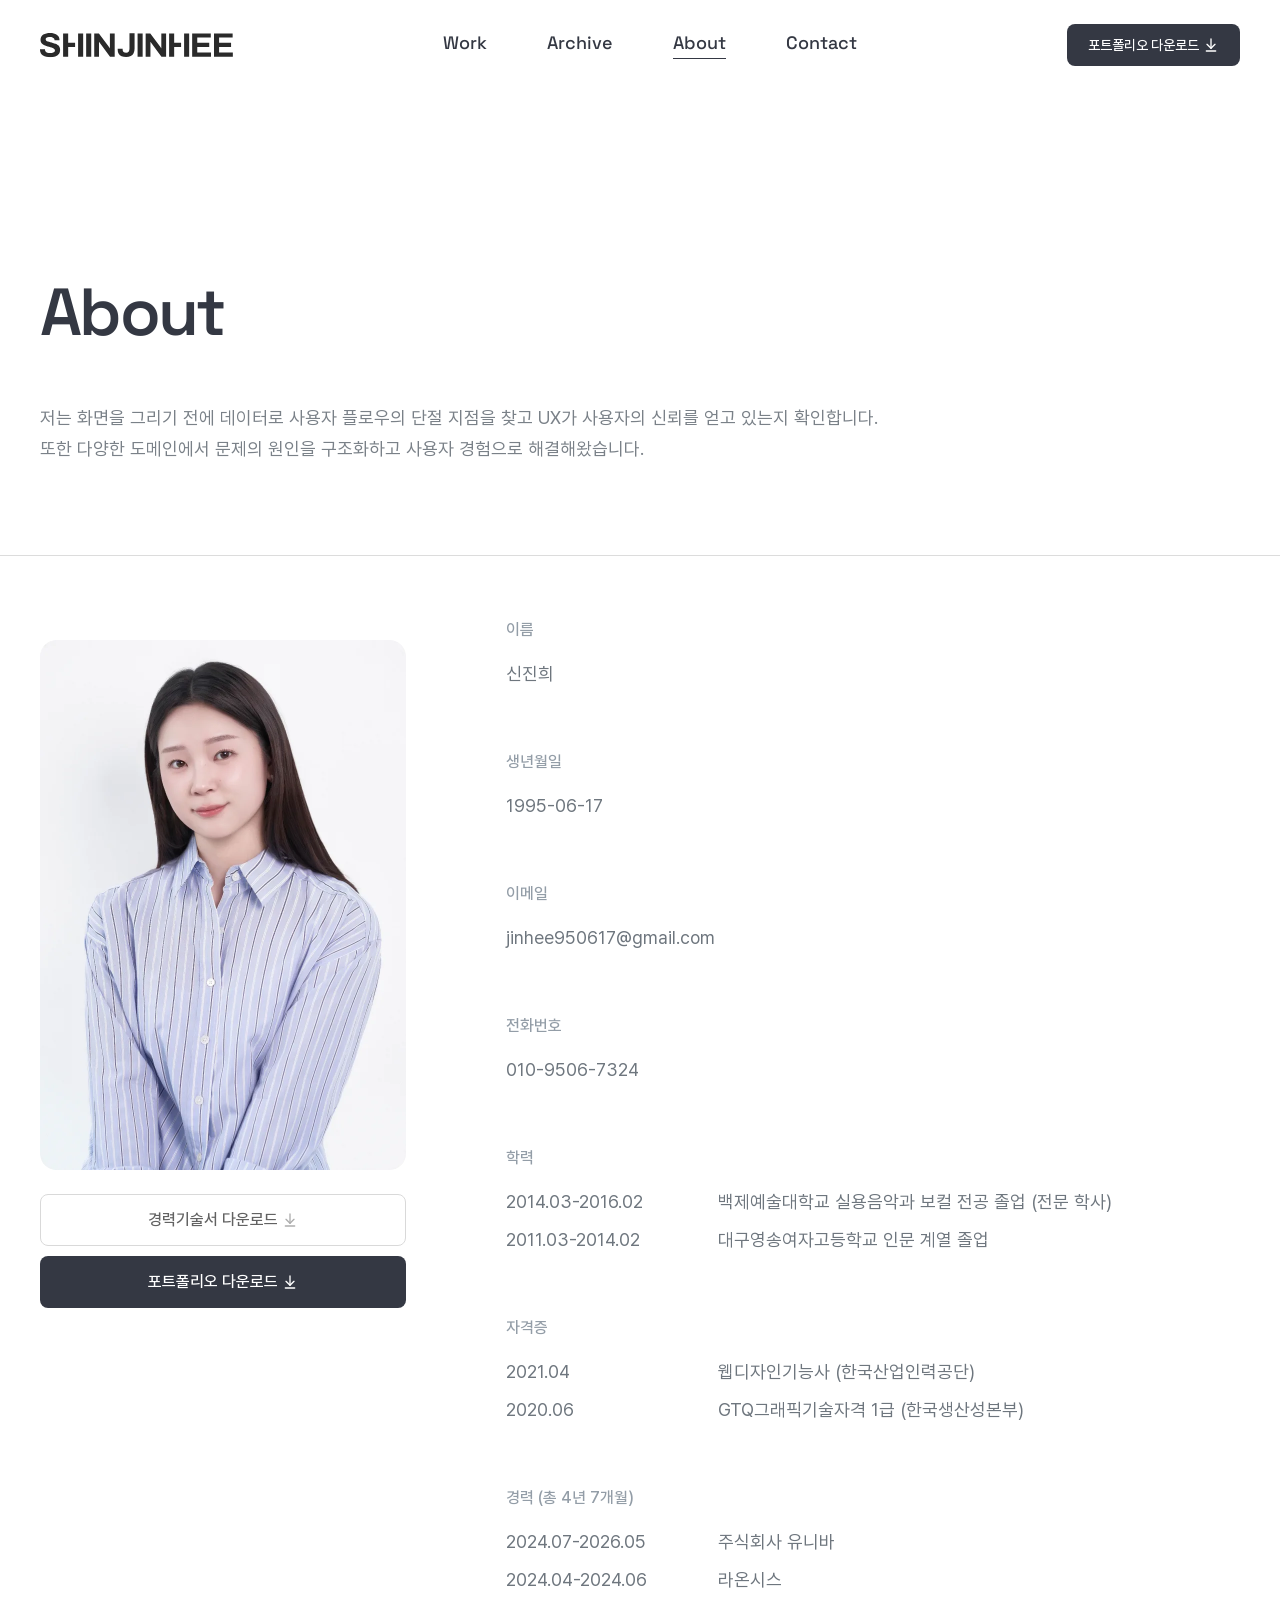
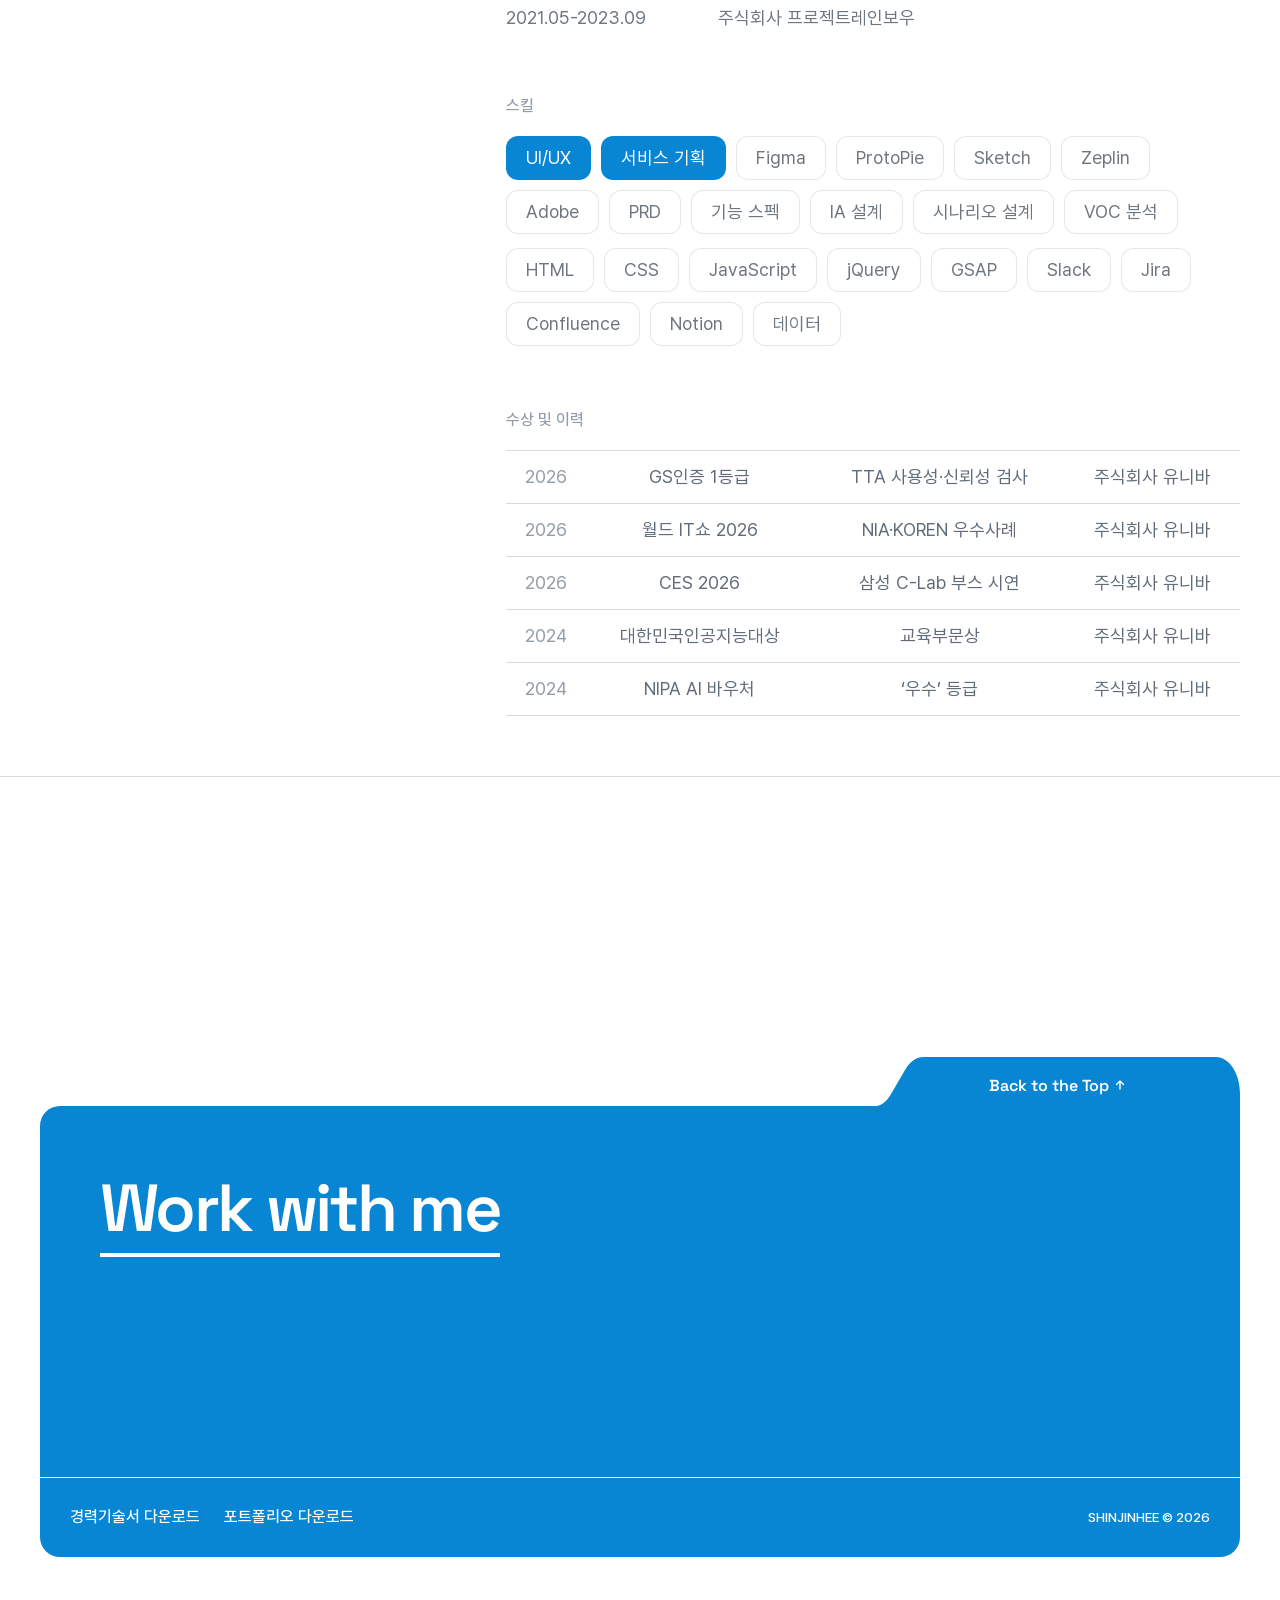
==== about.html @ 521281e0 "히어로를 시안 좌표계로 — 배경·글자·오른쪽 그림을 따로 놓는다 통 이미지 한 장이던 히어로를 배경(CSS) + 글자(진짜 글자) + 그림(따로 뽑은 조각)으로 쪼갰다. 1 시안 " ====
<!doctype html>
<html lang="ko">

<head>
  <meta charset="utf-8">
  <meta name="viewport" content="width=device-width, initial-scale=1">
  <title>About | 신진희 포트폴리오</title>
  <meta name="description" content="신진희 · UI/UX 디자이너. 학력, 자격증, 경력, 스킬, 수상 및 이력.">

  <meta property="og:type" content="website">
  <meta property="og:title" content="About · 신진희 UI/UX 디자이너">
  <meta property="og:description" content="신진희 · UI/UX 디자이너. 학력, 자격증, 경력, 스킬, 수상 및 이력.">
  <meta property="og:url" content="">
  <meta property="og:image" content="">
  <meta name="theme-color" content="#ffffff">

  <link rel="stylesheet" href="./assets/css/reset.css?v=139">
  <link rel="stylesheet" href="./assets/css/tokens.css?v=139">
  <link rel="stylesheet" href="./assets/css/layout.css?v=139">
  <link rel="stylesheet" href="./assets/css/components.css?v=139">
</head>

<body>
  <a href="#main" class="sr-only">본문 바로가기</a>

  <header class="site-header" data-header>
    <div class="container site-header__inner">
      <a href="./index.html" class="site-header__logo" aria-label="SHINJINHEE 홈">
        <img src="./assets/img/logo.svg?v=4" alt="SHINJINHEE" width="193" height="24">
      </a>

      <nav class="gnb" aria-label="주요 메뉴">
        <a href="./work.html">Work</a>
        <a href="./archive.html">Archive</a>
        <a href="./about.html" aria-current="page">About</a>
        <a href="mailto:jinhee950617@gmail.com">Contact</a>
      </nav>

      <a href="./docs/portfolio.pdf" class="btn btn--dark btn--w173" download>
        포트폴리오 다운로드
        <svg width="16" height="16" viewBox="0 0 16 16" fill="none" aria-hidden="true">
          <g stroke="currentColor" stroke-width="1.33333" stroke-linecap="round" stroke-linejoin="round">
            <path d="M8 11.3333V2" />
            <path d="M4 7.33333L8 11.3333L12 7.33333" />
            <path d="M12.6667 14H3.33333" />
          </g>
        </svg>
      </a>

      <button type="button" class="nav-toggle" data-nav-toggle aria-expanded="false" aria-label="메뉴 열기">
        <span></span>
      </button>
    </div>
  </header>

  <main id="main">

    <!-- ===================== 섹션 헤더 ===================== -->
    <section class="section section--first section--head-only" aria-labelledby="about-title">
      <div class="container">
        <div class="section-head">
          <div class="section-head__row">
            <h1 class="section-title" id="about-title">About</h1>
          </div>
          <p class="section-lead">
            저는 화면을 그리기 전에 데이터로 사용자 플로우의 단절 지점을 찾고 UX가 사용자의 신뢰를 얻고 있는지 확인합니다.<br>
            또한 다양한 도메인에서 문제의 원인을 구조화하고 사용자 경험으로 해결해왔습니다.
          </p>
        </div>
      </div>
    </section>

    <!-- ===================== 본문 ===================== -->
    <div class="about-body">
      <div class="about-grid">

        <!-- 좌측 — 프로필 (스크롤 시 따라옴) -->
        <aside class="profile">
          <picture><source srcset="./assets/img/about/profile@2x.webp?v=139" type="image/webp"><img class="profile__photo" src="./assets/img/about/profile@2x.png?v=139"
            alt="신진희 프로필 사진" width="366" height="530"></picture>
          <div class="profile__actions">
            <a href="./docs/resume.pdf" class="btn btn--ghost btn--block" download>
              경력기술서 다운로드
              <svg width="16" height="16" viewBox="0 0 16 16" fill="none" aria-hidden="true">
                <g stroke="currentColor" stroke-width="1.33333" stroke-linecap="round" stroke-linejoin="round">
                  <path d="M8 11.3333V2" />
                  <path d="M4 7.33333L8 11.3333L12 7.33333" />
                  <path d="M12.6667 14H3.33333" />
                </g>
              </svg>
            </a>
            <a href="./docs/portfolio.pdf" class="btn btn--dark btn--block" download>
              포트폴리오 다운로드
              <svg width="16" height="16" viewBox="0 0 16 16" fill="none" aria-hidden="true">
                <g stroke="currentColor" stroke-width="1.33333" stroke-linecap="round" stroke-linejoin="round">
                  <path d="M8 11.3333V2" />
                  <path d="M4 7.33333L8 11.3333L12 7.33333" />
                  <path d="M12.6667 14H3.33333" />
                </g>
              </svg>
            </a>
          </div>
        </aside>

        <!-- 우측 — 정보 -->
        <dl class="info-list">
          <div class="info-block">
            <dt class="info-block__label">이름</dt>
            <dd class="info-block__value">신진희</dd>
          </div>

          <div class="info-block">
            <dt class="info-block__label">생년월일</dt>
            <dd class="info-block__value">1995-06-17</dd>
          </div>

          <div class="info-block">
            <dt class="info-block__label">이메일</dt>
            <dd class="info-block__value">
              <a href="mailto:jinhee950617@gmail.com">jinhee950617@gmail.com</a>
            </dd>
          </div>

          <div class="info-block">
            <dt class="info-block__label">전화번호</dt>
            <dd class="info-block__value">
              <a href="tel:01095067324">010-9506-7324</a>
            </dd>
          </div>

          <div class="info-block">
            <dt class="info-block__label">학력</dt>
            <dd class="info-block__value">
              <div class="def-list">
                <div class="def-row">
                  <span class="def-row__term">2014.03-2016.02</span>
                  <p class="def-row__desc">백제예술대학교 실용음악과 보컬 전공 졸업 (전문 학사)</p>
                </div>
                <div class="def-row">
                  <span class="def-row__term">2011.03-2014.02</span>
                  <p class="def-row__desc">대구영송여자고등학교 인문 계열 졸업</p>
                </div>
              </div>
            </dd>
          </div>

          <div class="info-block">
            <dt class="info-block__label">자격증</dt>
            <dd class="info-block__value">
              <div class="def-list">
                <div class="def-row">
                  <span class="def-row__term">2021.04</span>
                  <p class="def-row__desc">웹디자인기능사 (한국산업인력공단)</p>
                </div>
                <div class="def-row">
                  <span class="def-row__term">2020.06</span>
                  <p class="def-row__desc">GTQ그래픽기술자격 1급 (한국생산성본부)</p>
                </div>
              </div>
            </dd>
          </div>

          <div class="info-block">
            <dt class="info-block__label">경력 (총 4년 7개월)</dt>
            <dd class="info-block__value">
              <div class="def-list">
                <div class="def-row">
                  <span class="def-row__term">2024.07-2026.05</span>
                  <p class="def-row__desc">주식회사 유니바</p>
                </div>
                <div class="def-row">
                  <span class="def-row__term">2024.04-2024.06</span>
                  <p class="def-row__desc">라온시스</p>
                </div>
                <div class="def-row">
                  <span class="def-row__term">2021.05-2023.09</span>
                  <p class="def-row__desc">주식회사 프로젝트레인보우</p>
                </div>
              </div>
            </dd>
          </div>

          <div class="info-block">
            <dt class="info-block__label">스킬</dt>
            <dd class="info-block__value">
              <div class="chip-rows">
                <div class="chip-row">
                  <span class="chip chip--on">UI/UX</span>
                  <span class="chip chip--on">서비스 기획</span>
                  <span class="chip">Figma</span>
                  <span class="chip">ProtoPie</span>
                  <span class="chip">Sketch</span>
                  <span class="chip">Zeplin</span>
                  <span class="chip">Adobe</span>
                  <span class="chip">PRD</span>
                  <span class="chip">기능 스펙</span>
                  <span class="chip">IA 설계</span>
                  <span class="chip">시나리오 설계</span>
                  <span class="chip">VOC 분석</span>
                </div>
                <div class="chip-row">
                  <span class="chip">HTML</span>
                  <span class="chip">CSS</span>
                  <span class="chip">JavaScript</span>
                  <span class="chip">jQuery</span>
                  <span class="chip">GSAP</span>
                  <span class="chip">Slack</span>
                  <span class="chip">Jira</span>
                  <span class="chip">Confluence</span>
                  <span class="chip">Notion</span>
                  <span class="chip">데이터</span>
                </div>
              </div>
            </dd>
          </div>

          <div class="info-block">
            <dt class="info-block__label">수상 및 이력</dt>
            <dd class="info-block__value">
              <div class="record-scroll">
                <table class="record-table">
                  <caption class="sr-only">연도별 수상 및 이력</caption>
                  <tbody>
                    <tr>
                      <td>2026</td>
                      <td>GS인증 1등급</td>
                      <td>TTA 사용성·신뢰성 검사</td>
                      <td>주식회사 유니바</td>
                    </tr>
                    <tr>
                      <td>2026</td>
                      <td>월드 IT쇼 2026</td>
                      <td>NIA·KOREN 우수사례</td>
                      <td>주식회사 유니바</td>
                    </tr>
                    <tr>
                      <td>2026</td>
                      <td>CES 2026</td>
                      <td>삼성 C-Lab 부스 시연</td>
                      <td>주식회사 유니바</td>
                    </tr>
                    <tr>
                      <td>2024</td>
                      <td>대한민국인공지능대상</td>
                      <td>교육부문상</td>
                      <td>주식회사 유니바</td>
                    </tr>
                    <tr>
                      <td>2024</td>
                      <td>NIPA AI 바우처</td>
                      <td>‘우수’ 등급</td>
                      <td>주식회사 유니바</td>
                    </tr>
                  </tbody>
                </table>
              </div>
            </dd>
          </div>
        </dl>

      </div>
    </div>
  </main>

  <footer class="site-footer" id="contact">
    <div class="container">
      <div class="site-footer__box">
        <a href="#main" class="to-top" data-to-top>
          <svg class="to-top__shape" viewBox="0 0 364 57" fill="none" aria-hidden="true" preserveAspectRatio="none">
            <path
              d="M364 57V36.85C364 16.5 353.25 0 339.99 0H47.34C40.52 0 34.02 4.45 29.46 12.25L14.78 37.38C10.91 43.99 5.65999 48.18 -0.0100098 49.31H349.32C354.85 49.31 359.94 52.18 363.99 57H364Z"
              fill="currentColor" />
          </svg>
          <span class="to-top__label">
            Back to the Top
            <svg width="14" height="14" viewBox="0 0 14 14" fill="none" aria-hidden="true">
              <path d="M7 11V3m0 0L3.5 6.5M7 3l3.5 3.5" stroke="currentColor" stroke-width="1.4"
                stroke-linecap="round" stroke-linejoin="round" />
            </svg>
          </span>
        </a>

        <h2 class="site-footer__title">
          <a href="mailto:jinhee950617@gmail.com" class="link-display link-display--invert">Work with me</a>
        </h2>

        <div class="site-footer__bottom">
          <p class="site-footer__links">
            <a href="./docs/resume.pdf" download>경력기술서 다운로드</a>
            <a href="./docs/portfolio.pdf" download>포트폴리오 다운로드</a>
          </p>
          <p><small>SHINJINHEE &copy; 2026</small></p>
        </div>
      </div>
    </div>
  </footer>

  <script src="./assets/js/gsap.min.js"></script>
  <script src="./assets/js/main.js?v=139"></script>
</body>

</html>
---- assets/css/tokens.css ----
@charset "utf-8";
/* ===========================================================
   tokens.css — 디자인 토큰
   기준: Figma "웹 포토폴리오" 파일 node 40:23208 실측값 (2026.08)
   설계서(docs/01)의 PSD 추출값과 다른 항목은 docs/02 참조
   =========================================================== */

/* ---------- 폰트 ---------- */
@font-face {
  font-family: "Pretendard";
  font-weight: 400;
  font-display: swap;
  src: url("../font/Pretendard-Regular.subset.woff2") format("woff2"),
       url("../font/Pretendard-Regular.subset.woff") format("woff");
}
@font-face {
  font-family: "Pretendard";
  font-weight: 500;
  font-display: swap;
  src: url("../font/Pretendard-Medium.subset.woff") format("woff");
}
@font-face {
  font-family: "Pretendard";
  font-weight: 600;
  font-display: swap;
  src: url("../font/Pretendard-SemiBold.subset.woff") format("woff");
}
@font-face {
  font-family: "Pretendard";
  font-weight: 700;
  font-display: swap;
  src: url("../font/Pretendard-Bold.subset.woff") format("woff");
}
@font-face {
  font-family: "Space Grotesk";
  font-weight: 500;
  font-display: swap;
  src: url("../font/SpaceGrotesk-Medium.woff2") format("woff2");
}
@font-face {
  font-family: "Space Grotesk";
  font-weight: 600;
  font-display: swap;
  src: url("../font/SpaceGrotesk-SemiBold.woff2") format("woff2");
}

:root {
  /* ---------- 컬러 ---------- */
  --blue-700: #0674CD;   /* 버튼 hover */
  --blue-600: #0986D3;   /* 브랜드 프라이머리 · 강조 텍스트 · Work with me 배경 */
  --blue-50:  #EAF4FC;   /* 연한 배경 · To-be 블록 */
  --orange:   #FF812E;   /* 액센트. 페이지당 1회만 (시안 미사용 — docs/02 참조) */

  --ink-900:  #343843;   /* 본문 최상위 · 헤딩 */
  --ink-600:  #7A8188;   /* 서브 텍스트 · 본문 설명 */
  --ink-400:  #939DA7;   /* 캡션 · 메타 (회사명·연도) */
  --ink-dark: #2A2A2A;   /* 다크 버튼 */

  /* about 실측에서 추가된 회색 (어두운 순서) */
  --ink-750:     #626262;   /* 보조(아웃라인) 버튼 글자 */
  --ink-700:     #606C79;   /* 표 셀 텍스트 */
  --ink-650:     #6E767E;   /* 정보 값 텍스트 */

  --line:        #D9D9D9;   /* 구분선 — Selected work 아이템 경계, 표 괘선 */
  --line-soft:   #DCDCDC;   /* 본문 블록 상하 경계 */
  --line-chip:   #E7E7E7;   /* 칩 테두리 */
  --line-card:   #E9EAEA;   /* 아카이브 카드 테두리 (피그마 stroke INSIDE 1px) */
  --icon-muted:  #ADADAD;   /* 보조 버튼 아이콘 (글자보다 연하다) */
  --line-tab:    #D9D9D9;   /* 연도 탭 바 하단선 · 모달 구분 바 */
  --ink-tab:     #B2BBC5;   /* 비활성 연도 탭 */
  --blue-chip:   #E5F5FF;   /* 모달 연도 칩 배경 */
  --close-bg:    #EFEFEF;   /* 모달 닫기 버튼 원 */
  --placeholder: #D9DDE8;   /* 썸네일 미확보 상태 */
  --surface:     #F7F7F7;   /* 섹션 배경 · 아카이브 카드 */
  --surface-2:   #FBFBFB;   /* 한 단계 밝은 배경 */
  --surface-tn:  #FAFAFA;   /* work 리스트 썸네일 카드 배경 */
  --white:       #FFFFFF;

  /* ---------- 폰트 패밀리 ---------- */
  --font-kr: "Pretendard", -apple-system, BlinkMacSystemFont, sans-serif;
  --font-en: "Space Grotesk", var(--font-kr);

  /* ---------- 타이포 스케일 ----------
     1920px 기준 실측값 → 하한은 1024px 기준 축소값 */
  --fs-display: clamp(48px, 5.2vw, 100px);  /* Selected Work / Archive / Work with me */
  --fs-h1:      clamp(32px, 2.5vw, 48px);   /* Detail 등 중형 영문 헤딩 */
  --fs-h2:      clamp(24px, 2.1vw, 40px);
  --fs-h3:      clamp(22px, 1.6vw, 30px);   /* 프로젝트 제목 */
  --fs-lead:    clamp(18px, 1.25vw, 24px);
  --fs-body:    18px;
  --fs-meta:    16px;                        /* 회사명 · 연도 */
  --fs-caption: 15px;
  --fs-eyebrow: 14px;

  /* 행간 실측: 100px→127.6 / 48px→61.2 / 30px→42 / 18px→31 또는 28 / 16px→26 */
  --lh-display: 1.276;
  --lh-heading: 1.4;
  --lh-lead:    1.722;   /* 섹션 리드 18px→31 */
  --lh-body:    1.556;   /* 카드 본문 18px→28 */
  --lh-meta:    1.625;

  /* 자간 실측: Space Grotesk 대형 헤딩만 -4px(=-0.04em), 나머지는 전부 0 */
  --ls-tight:   -0.04em;
  --ls-eyebrow:  0.08em;

  /* ---------- 그리드 · 간격 ----------
     시안 실측: 1920 프레임 = 좌우 60 + 콘텐츠 1800 */
  --container:  1920px;
  --gutter:     24px;
  --pad-x:      60px;

  --space-1:  8px;
  --space-2:  16px;
  --space-3:  24px;
  --space-4:  40px;
  --space-5:  60px;    /* 썸네일 ↔ 텍스트, 아이템 좌우 패딩 */
  --space-6:  160px;   /* 섹션 헤더 ↔ 본문 */

  --space-section: 200px;  /* 섹션 상하 패딩 → 인접 섹션 간 400px */
  --space-first:   300px;  /* nav 아래 첫 섹션 상단 */

  /* ---------- 모양 ---------- */
  --radius-card:  16px;
  --radius-btn:    8px;
  --radius-img:   12px;

  /* ---------- 모션 ---------- */
  --ease:      cubic-bezier(0.22, 0.61, 0.36, 1);
  --dur-fast:  180ms;
  --dur-base:  220ms;
}

@media (max-width: 1439px) {
  :root {
    --pad-x: 40px;
    --space-section: 140px;
    --space-first: 180px;
    --space-6: 100px;
  }
}
@media (max-width: 1023px) {
  :root {
    --space-section: 100px;
    --space-first: 120px;
    --space-6: 72px;
    --space-5: 40px;
  }
}
@media (max-width: 767px) {
  :root {
    --pad-x: 20px;
    --space-section: 72px;
    --space-first: 88px;
    --space-6: 48px;
    --space-5: 24px;
    --fs-body: 16px;
  }
}
---- assets/css/layout.css ----
@charset "utf-8";
/* ===========================================================
   layout.css — 컨테이너 · 헤더 · 섹션 골격 · 푸터
   실측: docs/02-시안-대조-실측.md
   =========================================================== */

html { scroll-behavior: smooth; }

body {
  font-family: var(--font-kr);
  font-size: var(--fs-body);
  line-height: var(--lh-lead);
  color: var(--ink-900);
  background: var(--white);
  -webkit-font-smoothing: antialiased;
  -moz-osx-font-smoothing: grayscale;
}

img, svg { display: block; max-width: 100%; }
a { color: inherit; text-decoration: none; }

/* 키보드 사용자에게만 포커스 링 */
:focus-visible {
  outline: 2px solid var(--blue-600);
  outline-offset: 3px;
  border-radius: 2px;
}

.sr-only {
  position: absolute;
  width: 1px; height: 1px;
  padding: 0; margin: -1px;
  overflow: hidden;
  clip-path: inset(50%);
  white-space: nowrap;
}
/* 본문 바로가기 — 포커스를 받으면 화면에 드러나야 쓸모가 있다 */
a.sr-only:focus-visible {
  z-index: 200;
  top: 8px; left: 8px;
  width: auto; height: auto;
  margin: 0;
  padding: 12px 20px;
  overflow: visible;
  clip-path: none;
  border-radius: 8px;
  background: var(--ink-900);
  color: var(--white);
}

/* ===========================================================
   컨테이너 — 1920 프레임 기준 좌우 60 + 콘텐츠 1800
   =========================================================== */
.container {
  width: 100%;
  max-width: var(--container);
  margin-inline: auto;
  padding-inline: var(--pad-x);
}

/* ===========================================================
   섹션
   인접 섹션 간격은 padding-block 200px × 2 = 400px (실측)
   =========================================================== */
.section { padding-block: var(--space-section); }
.section--first { padding-top: var(--space-first); }
.section--flush-x { padding-inline: 0; }
/* 헤더만 있는 섹션 (about) — 실측 헤더 끝 628 → 본문 시작 718 = 90px.
   본문이 섹션 밖에 있으므로 .section-head 의 하단 여백(160)은 쓰지 않는다. */
.section--head-only { padding-bottom: 90px; }
.section--head-only .section-head { margin-bottom: 0; }
/* archive — 헤더 끝 618 → 연도 탭 688 = 70px */
.section--head-archive { padding-bottom: 70px; }
/* work — 헤더 끝 628 → 목록 718 = 90px (index 는 160) */
.section--work .section-head { margin-bottom: 90px; }

/* 섹션 헤더 — 제목 행 + 리드 문장, 사이 48px */
.section-head {
  display: flex;
  flex-direction: column;
  gap: 48px;
  margin-bottom: var(--space-6);
}
.section-head__row {
  display: flex;
  align-items: baseline;
  justify-content: space-between;
  gap: var(--space-3);
}
/* archive — 제목 옆에 배지가 붙는다 (양끝 정렬 아님) */
.section-head__row--start {
  justify-content: flex-start;
  align-items: center;
}
.section-title {
  font-family: var(--font-en);
  font-weight: 600;
  font-size: var(--fs-display);
  line-height: var(--lh-display);
  letter-spacing: var(--ls-tight);
  color: var(--ink-900);
}
/* 시안의 리드는 컨테이너 폭을 그대로 쓰고 줄바꿈은 <br> 로 지정한다.
   max-width 를 걸면 의도한 줄수가 어긋난다. */
.section-lead { color: var(--ink-600); }
/* archive 리드는 16px/26 (index·about 은 18px/31) */
.section-lead--sm { font-size: var(--fs-meta); line-height: var(--lh-meta); }
.eyebrow {
  display: block;
  font-family: var(--font-en);
  font-weight: 500;
  font-size: var(--fs-eyebrow);
  letter-spacing: var(--ls-eyebrow);
  text-transform: uppercase;
  color: var(--blue-600);
}

/* ===========================================================
   헤더 — 높이 90px, 콘텐츠 42px
   =========================================================== */
.site-header {
  position: sticky;
  top: 0;
  z-index: 100;
  background: var(--white);
  transition: box-shadow var(--dur-base) var(--ease);
}
.site-header.is-scrolled {
  box-shadow: 0 1px 0 var(--line);
}
.site-header__inner {
  position: relative;      /* 모바일 메뉴의 기준 */
  height: 90px;
  display: flex;
  align-items: center;
  justify-content: space-between;
  gap: var(--space-4);
}
.site-header__logo {
  flex-shrink: 0;
  display: block;
  color: var(--ink-dark);
}
/* 로고 193 × 24.15 (제공 SVG 의 clipPath 기준). 폭이 기준 축이다. */
.site-header__logo svg,
.site-header__logo img {
  display: block;          /* inline 이면 baseline 아래 여백이 붙는다 */
  width: 193px;
  height: auto;
}

/* GNB — 항목 간 100px */
.gnb {
  display: flex;
  gap: 100px;
}
.gnb a {
  font-family: var(--font-en);
  font-weight: 500;
  font-size: 18px;
  line-height: 1.3;
  color: var(--ink-900);
  padding-bottom: 3px;
  border-bottom: 1px solid transparent;
  transition: border-color var(--dur-fast) var(--ease);
}
.gnb a:hover,
.gnb a[aria-current] { border-bottom-color: var(--ink-900); }

/* 햄버거 — 767 이하에서만 노출 */
.nav-toggle {
  display: none;
  width: 42px; height: 42px;
  align-items: center;
  justify-content: center;
  background: none;
  border: 0;
  cursor: pointer;
}
.nav-toggle span {
  position: relative;
  display: block;
  width: 20px; height: 1.5px;
  background: var(--ink-900);
}
.nav-toggle span::before,
.nav-toggle span::after {
  content: "";
  position: absolute;
  left: 0;
  width: 100%; height: 100%;
  background: inherit;
}
.nav-toggle span::before { top: -6px; }
.nav-toggle span::after  { top:  6px; }

/* ===========================================================
   푸터 — 파란 박스 + 우상단 탭
   Frame 18: 1800×647, radius 20/0/20/20, #0986D3
   =========================================================== */
/* 탭은 absolute 라 자리를 차지하지 않는다.
   박스 위로 튀어나온 만큼(높이 − 겹침 = 49)을 상단 패딩에 더해야
   앞 섹션과 탭 사이가 실측대로 400 이 된다. */
.site-footer {
  --to-top-h: 57px;
  --to-top-overlap: 8px;
  padding-top: calc(var(--space-section) + var(--to-top-h) - var(--to-top-overlap));
  padding-bottom: 60px;
}
/* 실측: 상단 60 패딩, 하단 바는 박스 바닥에 붙는다(하단 패딩 없음) */
.site-footer__box {
  position: relative;
  background: var(--blue-600);
  color: var(--white);
  border-radius: 20px 0 20px 20px;
  padding: 60px 0 0;
}

/* Back to the Top — 박스와 하나로 이어지는 탭
   실측: tab.bottom(3927) - box.top(3919) = +8px 겹침.
   탭 SVG 의 평평한 밑변은 y=49.31 이고 그 아래 7.69px 은
   박스 안으로 흘러드는 오목 필렛이다. 겹치지 않으면 탭이 떠 보인다. */
.to-top {
  position: absolute;
  right: 0;                                        /* 우측 flush (실측 차이 0.00px) */
  bottom: calc(100% - var(--to-top-overlap));
  width: 364px;
  height: var(--to-top-h);
  color: var(--blue-600);                          /* SVG fill=currentColor */
  display: flex;
  align-items: center;
  justify-content: center;                         /* 라벨은 정중앙 (실측 중심 182.5 ≒ 탭 중심 182) */
}
.to-top__shape {
  position: absolute;
  inset: 0;
  width: 100%; height: 100%;
}
.to-top__label {
  position: relative;
  display: inline-flex;
  align-items: center;
  gap: 4px;
  font-family: var(--font-en);
  font-weight: 600;
  font-size: var(--fs-meta);
  color: var(--white);
}
.to-top:hover .to-top__label { text-decoration: underline; }

.site-footer__title {
  padding-inline: 60px;
  margin-bottom: 380px;
}

/* 하단 바는 박스 폭 전체를 쓴다 — 좌우 패딩 30 (실측) */
.site-footer__bottom {
  display: flex;
  align-items: center;
  justify-content: space-between;
  gap: var(--space-3);
  padding: 26px 30px;
  border-top: 1px solid var(--white);
  font-size: var(--fs-meta);
  line-height: var(--lh-meta);
  font-weight: 500;
}
.site-footer__links {
  display: flex;
  gap: var(--space-3);
}
.site-footer__links a { border-bottom: 1px solid transparent; }
.site-footer__links a:hover { border-bottom-color: var(--white); }

/* ===========================================================
   반응형 — docs/01 §10
   =========================================================== */
@media (max-width: 1439px) {
  .gnb { gap: var(--space-5); }
  .site-footer__title { margin-bottom: 220px; }
}

@media (max-width: 1023px) {
  /* 로고 193 + GNB + 버튼 173 이 한 줄에 안 들어간다.
     1024 미만은 햄버거로 전환한다. */
  .nav-toggle { display: flex; }
  .gnb {
    position: absolute;
    top: 100%;
    left: 0;
    width: 100%;
    flex-direction: column;
    gap: 0;
    background: var(--white);
    border-top: 1px solid var(--line);
    box-shadow: 0 12px 24px rgb(0 0 0 / 6%);
    display: none;
  }
  .gnb.is-open { display: flex; }
  .gnb a {
    padding: 16px var(--pad-x);
    border-bottom: 1px solid var(--line);
  }
  .gnb a:hover,
  .gnb a[aria-current] { border-bottom-color: var(--line); }
  .site-header .btn { display: none; }

  .section-head { gap: var(--space-3); }
  .site-footer__box { padding-top: 40px; }
  .site-footer__title { padding-inline: 40px; margin-bottom: 140px; }
  .site-footer__bottom { padding-inline: 24px; }
  /* 겹침은 탭 높이의 13.49% (필렛 비율) 로 유지 */
  .site-footer { --to-top-h: 44px; --to-top-overlap: 6px; }
  .to-top { width: 260px; }
}

@media (max-width: 767px) {
  .site-header__inner { height: 64px; }
  .site-header__logo svg,
  .site-header__logo img { width: 140px; }

  .section-head__row {
    flex-direction: column;
    align-items: flex-start;
    gap: var(--space-2);
  }

  .site-footer__box { padding-top: 28px; border-radius: 16px 0 16px 16px; }
  .site-footer__title { padding-inline: 20px; margin-bottom: 80px; }
  .site-footer__bottom {
    padding-inline: 20px;
    flex-direction: column;
    align-items: flex-start;
    gap: var(--space-2);
  }
  .site-footer { --to-top-h: 36px; --to-top-overlap: 5px; }
  .to-top { width: 200px; }
  .to-top__label { font-size: 13px; }
}
---- assets/css/components.css ----
@charset "utf-8";
/* ===========================================================
   components.css — 재사용 컴포넌트
   설계서 §4 / 실측 docs/02
   =========================================================== */

/* <picture> 는 레이아웃에 관여하지 않는다 — img 가 그대로 flex/grid 아이템이 된다 */
picture { display: contents; }

/* ===========================================================
   .link-display — 밑줄 대형 영문 링크
   View All(100px) · Detail(48px) · Work with me(100px)가
   모두 같은 형태다. 크기만 변형(modifier)으로 분리한다.
   =========================================================== */
.link-display {
  display: inline-block;
  font-family: var(--font-en);
  font-weight: 600;
  font-size: var(--fs-display);
  line-height: var(--lh-display);
  letter-spacing: var(--ls-tight);
  color: var(--ink-900);
  border-bottom: 4px solid currentColor;
  padding-bottom: 2px;
  transition: color var(--dur-base) var(--ease),
              opacity var(--dur-base) var(--ease);
}
.link-display:hover { opacity: 0.6; }
.link-display--md {
  font-size: var(--fs-h1);
  border-bottom-width: 3px;
}
.link-display--invert { color: var(--white); }

/* ===========================================================
   .btn
   =========================================================== */
/* 실측: 173×42 / pad 8·20 / gap 4 / Pretendard w500 14px lh26 */
.btn {
  display: inline-flex;
  align-items: center;
  justify-content: center;
  gap: 4px;
  min-height: 42px;
  padding: 8px 20px;
  border-radius: var(--radius-btn);
  font-family: var(--font-kr);
  font-size: 14px;
  font-weight: 500;
  line-height: 26px;
  white-space: nowrap;
  transition: background var(--dur-fast) var(--ease);
}
.btn svg { flex-shrink: 0; }
.btn--dark    { background: var(--ink-900); color: var(--white); }
.btn--dark:hover { background: var(--ink-dark); }
/* 시안의 Hug 폭이 정확히 173 이다. 폰트 렌더링 차이로 172.32 가 되므로 고정한다. */
.btn--w173    { width: 173px; }
.btn--primary { background: var(--blue-600); color: var(--white); }
.btn--primary:hover { background: var(--blue-700); }
/* 실측(about 좌측): 흰 배경 + #d9d9d9 테두리 + #626262 글자
   단, 아이콘 stroke 는 #ADADAD 로 글자보다 연하다 */
.btn--ghost   { background: var(--white); border: 1px solid var(--line); color: var(--ink-750); }
.btn--ghost svg { color: var(--icon-muted); }
.btn--ghost:hover { border-color: var(--ink-400); }
/* about 다운로드 버튼: 폭 100% / 높이 52 / 글자 16 */
.btn--block   { width: 100%; min-height: 52px; font-size: var(--fs-meta); }

/* ===========================================================
   .meta-line — 「소속 · 연도」 세로 구분선 조합
   Selected work · Archive 양쪽에서 쓴다.
   =========================================================== */
.meta-line {
  --meta-gap: 12px;          /* archive 카드는 8 */
  display: flex;
  align-items: center;
  gap: var(--meta-gap);
  font-size: var(--fs-meta);
  line-height: var(--lh-meta);   /* body 행간(1.722) 상속 시 27.55 가 된다 */
  color: var(--ink-400);
}
.meta-line--tight { --meta-gap: 8px; }
.meta-line > * + *::before {
  content: "";
  display: inline-block;
  width: 1px;
  height: 17px;
  margin-right: var(--meta-gap);
  background: currentColor;
  opacity: 0.5;
  vertical-align: -3px;
}

/* ===========================================================
   .work-item — Selected work 한 줄
   시안 실측: 행 466~468h / 패딩 40·60 / 썸네일 676.75×386 / 간격 60
             본문 1060.25 — 제목 30/42 · 설명 18/28 · 칩 52h · 메타 16/26
   =========================================================== */
/* 구분선은 1920 폭 전체를 가로지른다 → 컨테이너 밖에 둔다 */
.work-list {
  width: 100%;
  max-width: var(--container);
  margin-inline: auto;
  border-top: 1px solid var(--line);
}
.work-item {
  display: grid;
  grid-template-columns: 677px 1fr;
  gap: var(--space-5);
  padding: var(--space-4) var(--pad-x);
  border-bottom: 1px solid var(--line);
}
/* 썸네일도 카드다 — 배경·테두리·라운드는 CSS 가 그리고
   이미지는 안에 놓이는 콘텐츠만 담는다 (아카이브 카드와 같은 규칙).
   콘텐츠 위치는 시안 좌표를 % 로 환산해 인라인 커스텀 프로퍼티로 넘긴다. */
.work-item__thumb {
  position: relative;
  aspect-ratio: 677 / 386;
  background: var(--surface-tn);
  border: 1px solid var(--line-card);
  border-radius: var(--radius-card);
  overflow: hidden;
}
.work-item__shot {
  position: absolute;
  left: var(--x, 0);
  top: var(--y, 0);
  width: var(--w, 100%);
  height: var(--h, 100%);
  transition: transform var(--dur-base) var(--ease);
}
.work-item:hover .work-item__shot { transform: scale(1.03); }

/* 텍스트 열 — 제목블록 위, 메타 아래로 벌린다 (시안 상하 10px 여백) */
.work-item__body {
  display: flex;
  flex-direction: column;
  justify-content: space-between;
  padding-block: 10px;
}
.work-item__head {
  display: flex;
  flex-direction: column;
  align-items: flex-start;
  gap: var(--space-3);
}
.work-item__title {
  font-weight: 700;
  font-size: var(--fs-h3);
  line-height: var(--lh-heading);   /* 30 → 42 */
  color: var(--ink-900);
}
.work-item__desc {
  color: var(--ink-600);
  line-height: var(--lh-body);   /* 18px→28 (리드 31 과 다르다) */
}
.work-item__tags {
  display: flex;
  flex-wrap: wrap;
  gap: 12px;
}

/* ===========================================================
   .statement — 「Before I draw a screen …」
   =========================================================== */
.statement {
  max-width: 1505px;
  margin-left: auto;
  margin-right: 0;
  display: flex;
  flex-direction: column;
  gap: 100px;
  align-items: flex-start;
}
.statement__head {
  display: flex;
  flex-direction: column;
  gap: 32px;
}
.statement__title {
  font-family: var(--font-en);
  font-weight: 600;
  font-size: var(--fs-display);
  line-height: var(--lh-display);
  letter-spacing: var(--ls-tight);
  color: var(--ink-900);
  text-wrap: balance;
}
.statement__title em {
  font-style: normal;
  color: var(--blue-600);
}
.statement__lead { color: var(--ink-600); }

/* ===========================================================
   .marquee — 아카이브 2행 무한 스크롤
   카드 677×386 (이미지 @2x). JS가 트랙을 복제해 이어붙인다.
   =========================================================== */
.marquee {
  display: flex;
  flex-direction: column;
  gap: var(--space-3);
  overflow: hidden;
}
.marquee__row { overflow: hidden; }
.marquee__track {
  display: flex;
  gap: var(--space-3);
  width: max-content;
  will-change: transform;
}
/* 카드 프레임(#F7F7F7 배경 · 1px #E9EAEA 스트로크 · 라운드 16)은 시안에서
   이미지에 구워져 있었다. 그런데 카드 피치가 705 가 아니라 704.75 라서
   정수로 슬라이스하면 열마다 최대 3px 씩 밀려, 스트로크가 어떤 카드는 2px 남고
   어떤 카드는 통째로 잘려나갔다 — 그게 보더가 들쭉날쭉해 보인 원인이다.
   이미지에서는 스트로크를 잘라내고(각 변 2px 인셋) 프레임은 여기서 그린다. */
.marquee__card {
  position: relative;                    /* 안의 이미지 배치 기준 */
  flex-shrink: 0;
  width: 677px;
  /* aspect-ratio 로 높이를 잡으면 폭에 따라 소수가 나오고(420 → 239.46),
     그러면 하단 테두리만 픽셀 경계에 걸쳐 흐려진다. 높이를 정수로 고정한다. */
  height: 386px;
  background: var(--surface);
  border: 1px solid var(--line-card);
  border-radius: var(--radius-card);
  overflow: hidden;
}
/* 이미지는 카드 전체가 아니라 '콘텐츠(목업+그림자)' 만 담는다.
   카드 안에서 콘텐츠가 놓이는 자리는 카드마다 다르므로
   시안 좌표를 % 로 환산해 인라인 커스텀 프로퍼티로 넘긴다.
   값이 없으면 카드를 꽉 채운다(풀블리드 카드·벡터 카드). */
.marquee__card img {
  position: absolute;
  left: var(--x, 0);
  top: var(--y, 0);
  width: var(--w, 100%);
  height: var(--h, 100%);
}

/* 모션 최소화 설정 존중 */
@media (prefers-reduced-motion: reduce) {
  html { scroll-behavior: auto; }
  .marquee__row { overflow-x: auto; }
  .marquee__track { animation: none !important; }
}

/* ===========================================================
   about — 좌측 프로필 / 우측 정보 리스트
   실측: 본문 상하 1px #dcdcdc / 좌우 패딩 60 / 컬럼 간격 100
         좌측 366 고정 + sticky, 우측 가변
   =========================================================== */
.about-body {
  width: 100%;
  max-width: var(--container);
  margin-inline: auto;
  margin-bottom: var(--space-section);
  border-block: 1px solid var(--line-soft);
}
.about-grid {
  display: grid;
  grid-template-columns: 366px 1fr;
  gap: 100px;
  padding: 0 var(--pad-x) 60px;
}

/* 좌측 — 스크롤해도 따라오도록 sticky (실측 sticky top:0) */
.profile {
  display: flex;
  flex-direction: column;
  gap: var(--space-3);
  max-width: 100%;
  padding-block: 60px;
  position: sticky;
  top: 90px;                 /* 헤더 높이만큼 내려 붙인다 */
  align-self: start;
}
.profile__photo {
  width: 100%;
  aspect-ratio: 366 / 530;
  border-radius: var(--radius-card);
  object-fit: cover;
  background: var(--surface);
}
.profile__actions {
  display: flex;
  flex-direction: column;
  gap: 10px;
}

/* 우측 — 블록 간격 60, 라벨↔값 16
   min-width:0 이 없으면 안쪽 표의 min-width(720) 가 그리드 열을 밀어낸다.
   그리드 아이템의 기본값이 min-width:auto 라 내용 최소폭만큼 부푼다. */
.info-list {
  display: flex;
  flex-direction: column;
  gap: 60px;
  padding-top: 60px;
  margin: 0;
  min-width: 0;
}
.info-block,
.info-block__value { min-width: 0; }
.record-scroll { max-width: 100%; }
.info-block {
  display: flex;
  flex-direction: column;
  gap: var(--space-2);
}
.info-block__label {
  font-weight: 500;
  font-size: var(--fs-meta);
  line-height: 28px;
  color: var(--ink-400);
}
.info-block__value {
  margin: 0;
  font-size: var(--fs-body);
  line-height: 28px;
  color: var(--ink-650);
}

/* 연도 + 내용 2열 행 (학력 · 자격증 · 경력) */
.def-list {
  display: flex;
  flex-direction: column;
  gap: 10px;
  margin: 0;
}
.def-row {
  display: flex;
  gap: 12px;
  font-size: var(--fs-body);
  line-height: 28px;
  color: var(--ink-650);
}
.def-row__term {
  flex-shrink: 0;
  width: 200px;
}
.def-row__desc { margin: 0; }

/* 스킬 칩 — 실측 radius 12 / pad 20·10 / 18px lh24 / 간격 10·14 */
.chip-rows {
  display: flex;
  flex-direction: column;
  gap: 14px;
}
.chip-row {
  display: flex;
  flex-wrap: wrap;
  gap: 10px;
}
/* 테두리는 inset box-shadow 로 그린다.
   border 를 쓰면 칩마다 2px 씩 커져 1행이 한 줄에 안 들어간다
   (실측: 1행 합계 1323 / 컬럼 1334 — 여유가 11px 뿐이다) */
.chip {
  display: inline-flex;
  align-items: center;
  justify-content: center;
  height: 44px;
  padding-inline: 20px;
  border-radius: 12px;
  background: var(--white);
  box-shadow: inset 0 0 0 1px var(--line-chip);
  font-size: var(--fs-body);
  line-height: 24px;
  color: var(--ink-650);
}
/* work 리스트 키워드 칩 — about 칩(44h)보다 크고 테두리 색이 다르다 */
.chip--tag {
  height: 52px;
  box-shadow: inset 0 0 0 1px var(--line-card);
}
.chip--on {
  background: var(--blue-600);
  box-shadow: none;
  color: var(--white);
}

/* 수상 및 이력 — 4열 표, 행마다 괘선 */
.record-table {
  width: 100%;
  border-collapse: collapse;
  font-size: var(--fs-body);
  line-height: 28px;
  text-align: center;
}
.record-table td {
  padding: 12px 10px;
  border-top: 1px solid var(--line);
  color: var(--ink-700);
}
.record-table tr:last-child td { border-bottom: 1px solid var(--line); }
.record-table td:first-child { color: var(--ink-400); }

/* ===========================================================
   archive — 개수 배지 · 연도 탭 · 연도별 카드 그리드
   실측: 카드 405×321 (썸네일 405×231 + 28 + 텍스트 62)
         4열 × gap 60 = 1800 / 행 간격 60
   =========================================================== */

/* 제목 옆 개수 배지 */
.count-badge {
  display: inline-flex;
  align-items: center;
  justify-content: center;
  /* 시안 138×111 = 보더1 + 패딩50 + 글자36 + 패딩50 + 보더1.
     CSS 는 마지막 글자 뒤에도 자간(-0.04em)을 넣어 2.4px 좁아지므로
     좌우 패딩에 0.02em 씩 되돌려 글자를 가운데 둔 채 폭을 맞춘다. */
  padding: 16px calc(50px + 0.02em);
  border-radius: 100px;
  border: 1px solid var(--white);
  background: rgb(217 221 232 / 60%);
  backdrop-filter: blur(5px);
  -webkit-backdrop-filter: blur(5px);
  font-family: var(--font-en);
  font-weight: 600;
  font-size: 60px;
  /* 높이 111 = 보더2 + 패딩32 + 줄높이 77. line-height:1 이면 94 로 작아진다 */
  line-height: 1.2833;
  letter-spacing: var(--ls-tight);
  color: var(--white);
}

/* 연도 탭 — 각 연도 그룹으로 이동. 헤더(90) 아래에 붙는다 */
.year-tabs {
  position: sticky;
  top: 90px;
  z-index: 90;            /* 헤더(100) 보다 아래 */
  border-bottom: 1px solid var(--line-tab);
  background: var(--white);
}
.year-tabs__list {
  display: flex;
  flex-wrap: wrap;
  align-items: center;
  gap: var(--space-2);
}
.year-tabs a {
  position: relative;            /* 밑줄(::after) 기준 */
  display: inline-flex;
  align-items: center;
  justify-content: center;
  height: 80px;                  /* 밑줄 2px 포함 */
  padding-inline: 22px;
  font-size: 18px;
  line-height: 26px;
  color: var(--ink-tab);
  transition: color var(--dur-fast) var(--ease);
}
/* border-bottom 으로 그리면 밑줄이 탭 바 하단 구분선에 딱 붙어 한 덩어리로 보인다.
   ::after 를 bottom:1px 에 두어 검은 밑줄과 하단 구분선 사이를 1px 띄운다. */
.year-tabs a::after {
  content: "";
  position: absolute;
  left: 0;
  right: 0;
  bottom: 1px;
  height: 2px;
  background: transparent;
  transition: background-color var(--dur-fast) var(--ease);
}
.year-tabs a:hover { color: var(--ink-900); }
.year-tabs a[aria-current] {
  font-weight: 700;
  color: var(--ink-900);
}
.year-tabs a[aria-current]::after { background: var(--ink-900); }

/* 목록 영역 — 탭 끝 739 → 목록 842 = 103px */
.archive-list {
  padding-top: 103px;
  padding-bottom: var(--space-section);
}

/* 연도 그룹 — 헤더 90 + 탭 51 만큼 앵커 여유를 준다 */
.year-group {
  padding-bottom: 41px;
  /* 헤더 90 + 탭 81(80+보더1) = 171 이 탭 하단선의 끝.
     170 으로 두면 연도 그룹의 border-top 이 탭 하단선과 같은 픽셀에 겹쳐
     선이 한 줄로 보인다. 172 면 1px 떨어져 두 줄로 보였다. */
  scroll-margin-top: 170px;
}
.year-group + .year-group {
  border-top: 1px solid var(--line);
  padding-top: 43px;
}
.year-group__label {
  font-weight: 700;
  font-size: var(--fs-h3);
  line-height: 42px;
  color: var(--ink-900);
  margin-bottom: 58px;      /* 라벨 42 아래 18 + 카드행 상단 40 */
}

/* 카드 그리드 */
.card-grid {
  display: grid;
  grid-template-columns: repeat(4, 1fr);
  gap: 60px;
}
.arc-card {
  position: relative;
  display: flex;
  flex-direction: column;
  gap: 28px;
}
/* 카드는 이미지가 아니라 박스다 — 배경·테두리·라운드를 여기서 그린다.
   이미지는 안에 놓이는 콘텐츠일 뿐이라 23장의 테두리가 항상 같다. */
.arc-card__media {
  position: relative;
  width: 100%;
  aspect-ratio: 405 / 231;
  background: var(--surface);
  border: 1px solid var(--line-card);
  border-radius: var(--radius-card);
  overflow: hidden;
}
.arc-card__shot {
  position: absolute;
  left: var(--x, 0);
  top: var(--y, 0);
  width: var(--w, 100%);
  height: var(--h, 100%);
}
.arc-card__body { display: flex; flex-direction: column; gap: var(--space-1); }
.arc-card__title {
  font-weight: 700;
  font-size: var(--fs-body);
  line-height: 28px;
  color: var(--ink-900);
}


/* ===========================================================
   archive 모달 — 좌 이미지 641 / 우 정보 448, 합계 1089×580
   =========================================================== */
.modal[hidden] { display: none; }
.modal {
  position: fixed;
  inset: 0;
  z-index: 200;
  display: flex;
  align-items: center;
  justify-content: center;
  padding: var(--space-3);
}
.modal__backdrop {
  position: absolute;
  inset: 0;
  background: rgb(0 0 0 / 45%);
}
.modal__dialog {
  position: relative;
  display: grid;
  /* 고정 641+448 = 1089 를 쓰면 창이 1089+패딩 보다 좁을 때 패널이 잘린다.
     비율을 유지하되 줄어들 수 있게 fr 로 둔다. */
  grid-template-columns: 641fr 448fr;
  width: min(1089px, 100%);
  max-height: calc(100vh - 48px);
  border-radius: var(--radius-card);
  overflow: hidden;
  background: var(--white);
}
.modal__visual {
  background: var(--surface);
  display: flex;
  align-items: center;
  justify-content: center;
  overflow: hidden;
}
.modal__visual img {
  width: 100%;
  height: 100%;
  object-fit: cover;
}

/* 우측 정보 패널 — 위/아래로 벌린다 (실측 justify-between) */
.modal__panel {
  display: flex;
  flex-direction: column;
  justify-content: space-between;
  gap: var(--space-4);
  padding: 40px;
  overflow-y: auto;
}
.modal__head { display: flex; flex-direction: column; gap: 12px; }
.modal__year {
  align-self: flex-start;
  padding: 6px 10px;
  border-radius: 100px;
  background: var(--blue-chip);
  font-weight: 600;
  font-size: 11px;
  line-height: 1;
  color: var(--blue-600);
}
.modal__title {
  font-weight: 700;
  font-size: 21px;
  line-height: 31px;
  color: var(--ink-900);
}
.modal__company {
  font-size: 15px;
  line-height: 25px;
  color: var(--ink-400);
}

.modal__facts { display: flex; flex-direction: column; gap: var(--space-2); }
.modal__fact { display: flex; flex-direction: column; }
.modal__fact dt {
  font-size: 14px;
  line-height: 28px;
  color: var(--ink-400);
}
.modal__fact dd {
  margin: 0;
  font-size: 14px;
  line-height: 28px;
  color: var(--ink-650);
}
.modal__fact .meta-line {
  font-size: 14px;
  line-height: 28px;
  color: var(--ink-600);
}

/* 모달 안 구분 바는 본문보다 연하다 */
.modal__fact .meta-line > * + *::before {
  background: var(--line-tab);
  opacity: 1;
}

/* 닫기 — 패널 우상단. 실측: 28×28 원 #EFEFEF, X 는 #939DA7 1.2px */
.modal__close {
  position: absolute;
  top: 26px;
  right: 26px;
  width: 28px;
  height: 28px;
  display: flex;
  align-items: center;
  justify-content: center;
  border-radius: 50%;
  background: var(--close-bg);
  color: var(--ink-400);
  transition: background var(--dur-fast) var(--ease);
}
.modal__close:hover { background: var(--line-chip); }

/* 카드 전체를 클릭 영역으로 — 접근성을 위해 실제 버튼은 제목 하나만 둔다 */
.arc-card--linked { cursor: pointer; }
.arc-card__open {
  font: inherit;
  color: inherit;
  text-align: left;
  padding: 0;
}
.arc-card__open::after {
  content: "";
  position: absolute;
  inset: 0;
  z-index: 1;
}
.arc-card--linked:hover .arc-card__title { text-decoration: underline; }

body.is-modal-open { overflow: hidden; }

@media (max-width: 1023px) {
  .modal__dialog {
    grid-template-columns: 1fr;
    grid-template-rows: auto 1fr;
    width: min(641px, 100%);
  }
  .modal__visual { aspect-ratio: 641 / 580; }
}
@media (max-width: 767px) {
  .modal { padding: var(--space-2); }
  .modal__panel { padding: var(--space-3); }
  .modal__close { top: 14px; right: 14px; }
}

/* ===========================================================
   케이스 페이지용 — 설계서 §4-2 / §4-4 / §4-5
   index에서는 아직 안 쓰지만 골격을 먼저 잡아둔다.
   =========================================================== */
.metabar {
  display: grid;
  grid-template-columns: repeat(5, 1fr);
  gap: var(--space-3);
  background: var(--surface);
  border-radius: var(--radius-card);
  padding: 32px var(--space-4);
}
.metabar dt { font-size: var(--fs-caption); color: var(--ink-400); margin-bottom: var(--space-1); }
.metabar dd { color: var(--ink-900); }

.compare {
  display: grid;
  grid-template-columns: 1fr 1fr;
  gap: var(--space-4);
}
.compare__col { border-radius: var(--radius-card); padding: var(--space-4); }
.compare__col--asis { background: var(--surface); }
.compare__col--tobe { background: var(--blue-50); }
.compare__label {
  display: block;
  margin-bottom: var(--space-3);
  font-family: var(--font-en);
  font-weight: 500;
  font-size: var(--fs-eyebrow);
  letter-spacing: var(--ls-eyebrow);
  text-transform: uppercase;
}
.compare__col--asis .compare__label { color: var(--ink-400); }
.compare__col--tobe .compare__label { color: var(--blue-700); }

.metric {
  border: 1px solid var(--line);
  border-radius: var(--radius-card);
  padding: var(--space-4);
}
.metric__label { font-size: var(--fs-caption); color: var(--ink-400); }
.metric__value {
  font-family: var(--font-en);
  font-weight: 600;
  font-size: 64px;
  line-height: 1.1;
  color: var(--blue-600);
  margin-block: var(--space-1);
}
.metric__unit { font-size: var(--fs-body); color: var(--ink-600); }
/* 측정 근거 — 설계서 §4-5. 비우지 않는다. */
.metric__source {
  margin-top: var(--space-3);
  padding-top: var(--space-2);
  border-top: 1px solid var(--line);
  font-size: 12px;
  color: var(--ink-400);
}

/* ===========================================================
   반응형
   =========================================================== */
@media (max-width: 1439px) {
  .work-item { grid-template-columns: 40% 1fr; }
  .statement { gap: 64px; }
  .marquee__card { width: 520px; height: 296px; }
}

@media (max-width: 1279px) {
  .about-grid { gap: var(--space-5); }
  .card-grid { grid-template-columns: repeat(3, 1fr); gap: var(--space-4); }
}

@media (max-width: 1023px) {
  .work-item {
    grid-template-columns: 1fr;
    gap: var(--space-3);
    /* 썸네일이 테두리 있는 카드라 화면 끝에 붙으면 어색하다 —
       구분선은 컨테이너 밖(.work-list)이 그리므로 좌우 여백은 유지한다 */
  }
  .work-item__body { padding-block: 0; gap: var(--space-4); }
  .count-badge { font-size: 40px; padding: 12px calc(32px + 0.02em); }
  .statement { max-width: none; gap: var(--space-5); }
  .marquee__card { width: 420px; height: 239px; }
  .metabar { grid-template-columns: repeat(2, 1fr); }
  .compare { grid-template-columns: 1fr; }

  /* 좌우 2단 → 1단, sticky 해제 */
  .about-grid {
    grid-template-columns: 1fr;
    gap: var(--space-5);
    padding-bottom: var(--space-5);
  }
  .profile {
    position: static;
    padding-block: var(--space-5) 0;
    max-width: 366px;
  }
  .info-list { padding-top: 0; gap: var(--space-5); }

  /* 표는 가로 스크롤로 흘린다 */
  .record-scroll { overflow-x: auto; }
  .record-table { min-width: 720px; }

  .card-grid { grid-template-columns: repeat(2, 1fr); gap: var(--space-4); }
}

@media (max-width: 767px) {
  .link-display { border-bottom-width: 3px; }
  .work-item__title { font-size: 20px; }
  .marquee__card { width: 280px; height: 160px; }
  .metabar { grid-template-columns: 1fr; }
  .metric__value { font-size: 44px; }

  .year-tabs { top: 64px; }
  .year-group { scroll-margin-top: 144px; }   /* 헤더 64 + 탭 81 − 1 (겹침) */
  .card-grid { grid-template-columns: 1fr; gap: var(--space-5); }
  .year-group__label { margin-bottom: var(--space-4); }

  .about-grid { padding-inline: var(--pad-x); }
  .def-row { flex-direction: column; gap: 2px; }
  .def-row__term { width: auto; }
  .chip { font-size: 16px; padding: 8px 16px; }
  .chip--tag { height: 40px; }
  /* 배지가 48px 제목 옆에서 138×111 이면 좁은 화면을 넘친다 */
  .count-badge { font-size: 28px; padding: 8px calc(20px + 0.02em); }
  .work-item__tags { gap: 8px; }
}

/* 상세 페이지가 있는 항목만 제목이 링크가 된다 */
.work-item__title a { border-bottom: 1px solid transparent; transition: border-color var(--dur-fast) var(--ease); }
.work-item:hover .work-item__title a { border-bottom-color: currentColor; }
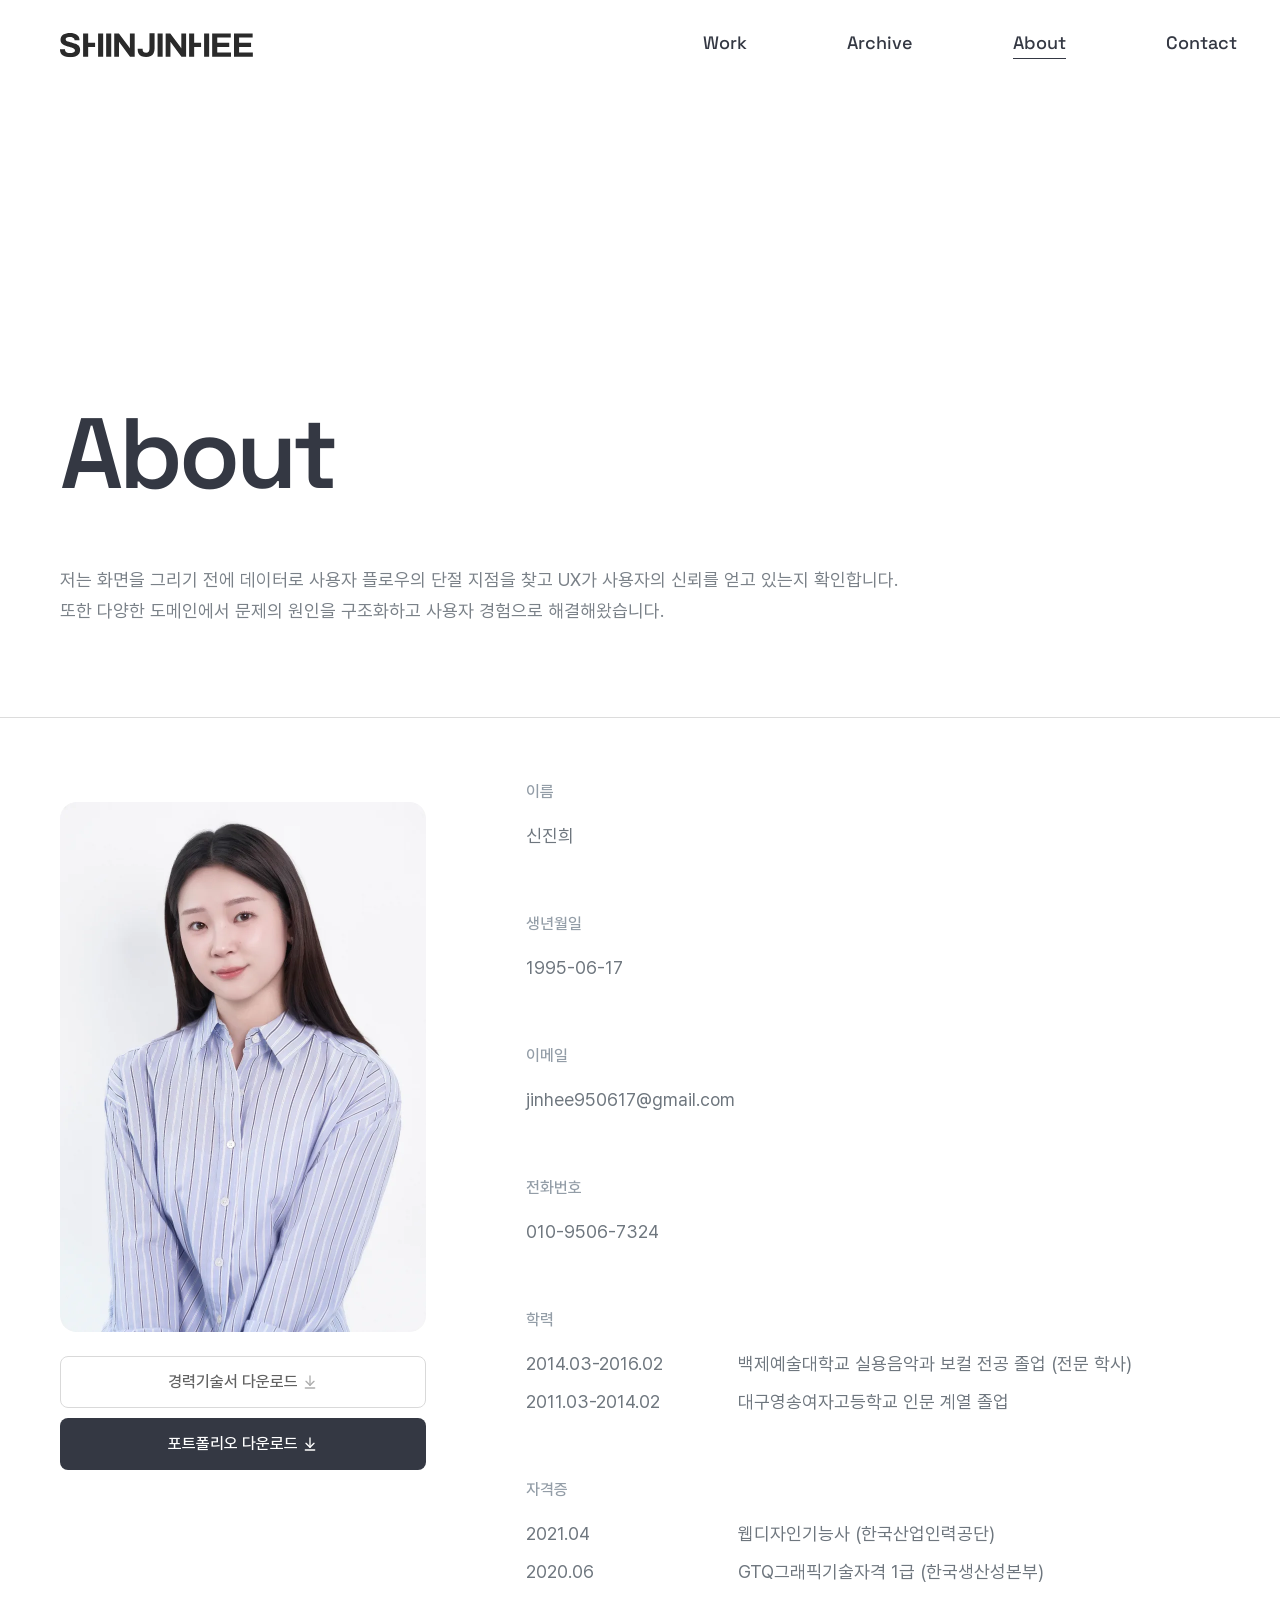
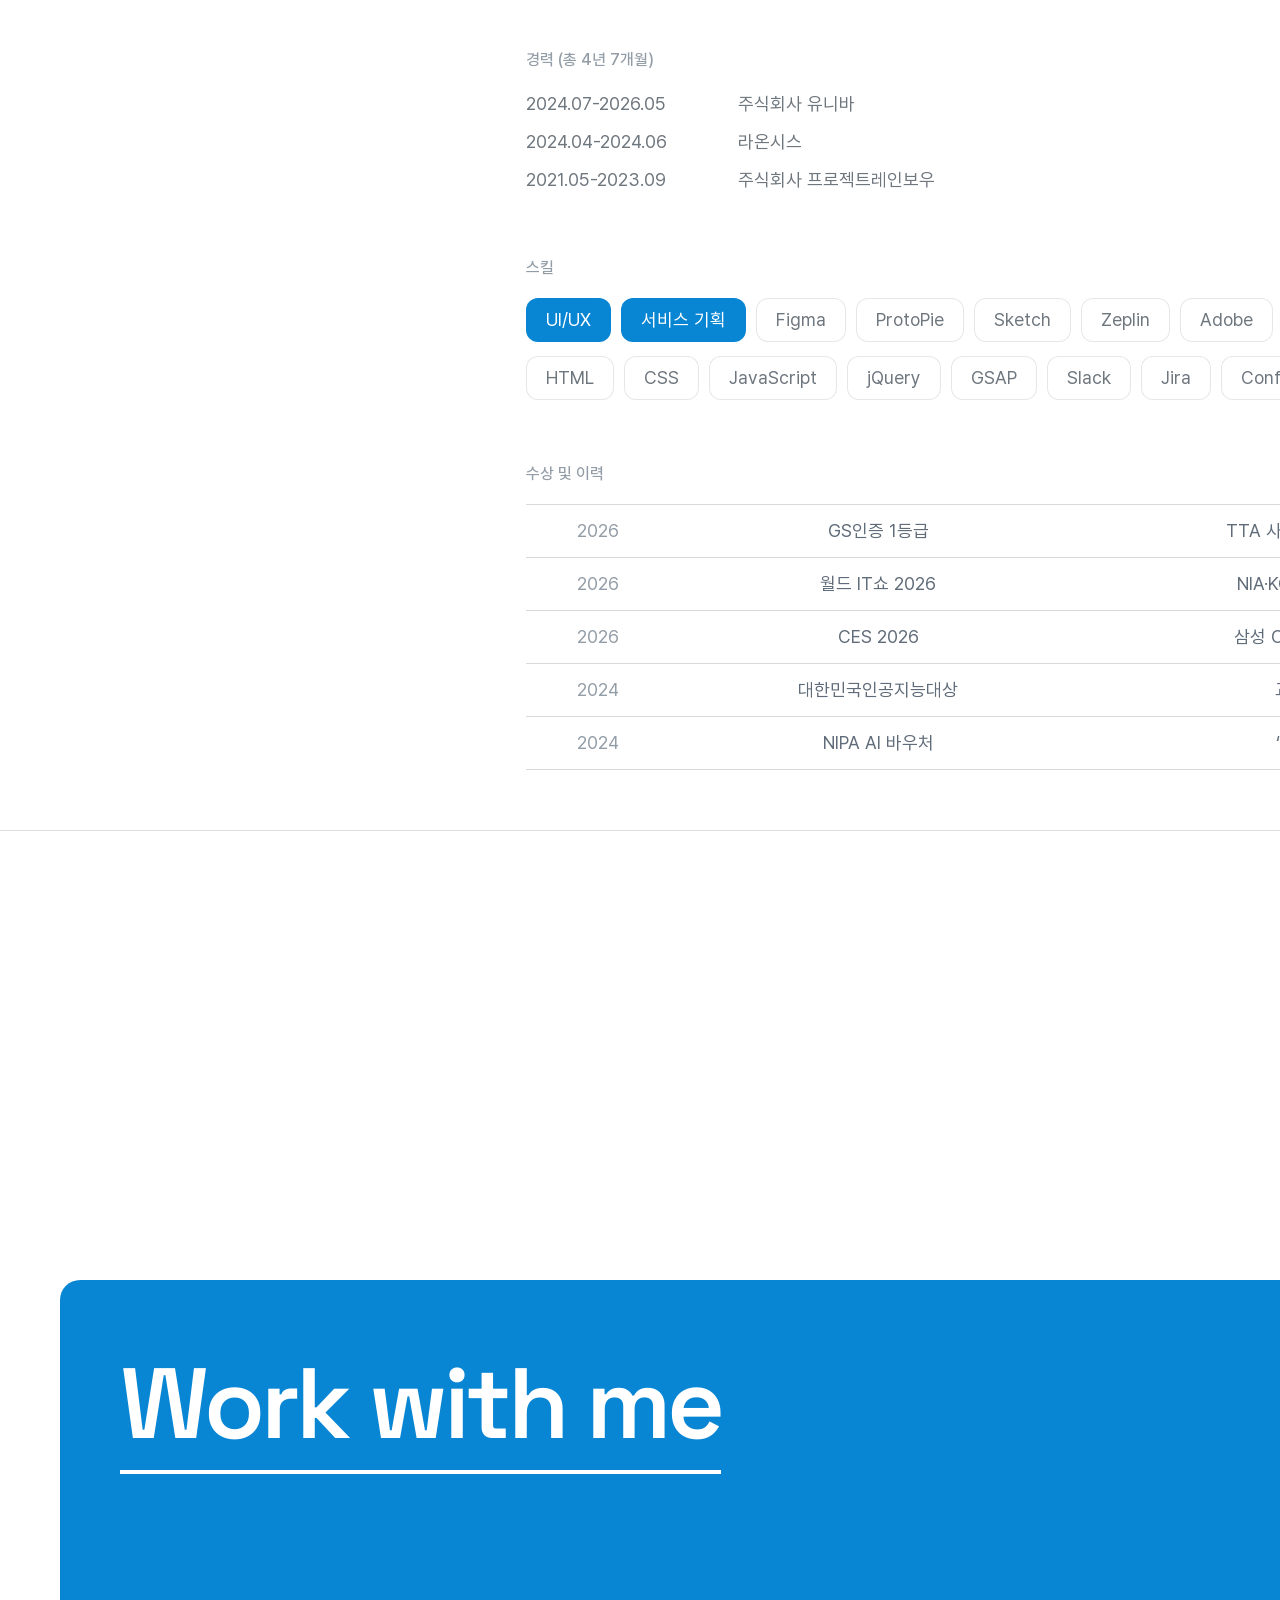
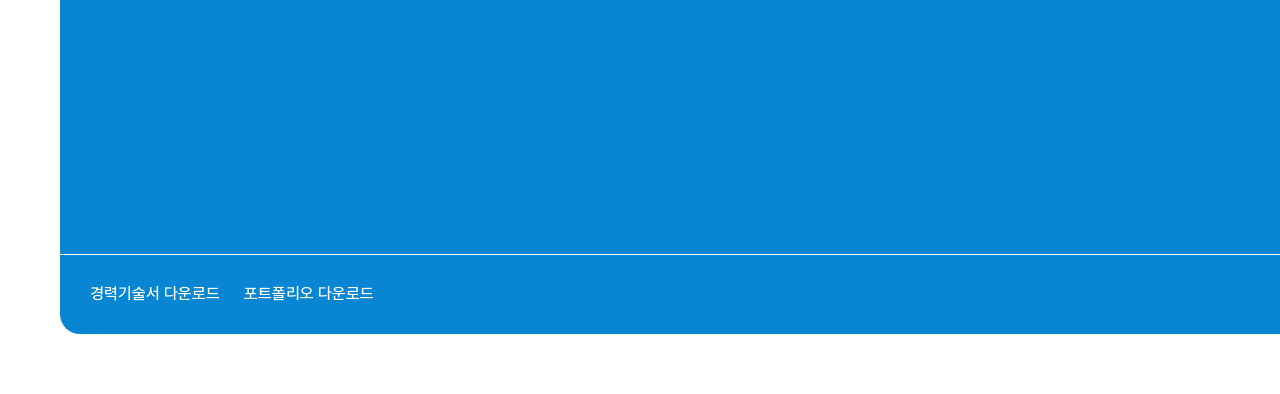
==== commit 361d0c17: "반응형을 걷어내고 1920 고정 폭으로 간다   · 9개 HTML 의 viewport 를 width=1920 으로   · html, body 에 min-width: 1920px —" ====
--- a/about.html
+++ b/about.html
@@ -3,7 +3,7 @@
 
 <head>
   <meta charset="utf-8">
-  <meta name="viewport" content="width=device-width, initial-scale=1">
+  <meta name="viewport" content="width=1920">
   <title>About | 신진희 포트폴리오</title>
   <meta name="description" content="신진희 · UI/UX 디자이너. 학력, 자격증, 경력, 스킬, 수상 및 이력.">
 
@@ -14,10 +14,10 @@
   <meta property="og:image" content="">
   <meta name="theme-color" content="#ffffff">
 
-  <link rel="stylesheet" href="./assets/css/reset.css?v=139">
-  <link rel="stylesheet" href="./assets/css/tokens.css?v=139">
-  <link rel="stylesheet" href="./assets/css/layout.css?v=139">
-  <link rel="stylesheet" href="./assets/css/components.css?v=139">
+  <link rel="stylesheet" href="./assets/css/reset.css?v=144">
+  <link rel="stylesheet" href="./assets/css/tokens.css?v=144">
+  <link rel="stylesheet" href="./assets/css/layout.css?v=144">
+  <link rel="stylesheet" href="./assets/css/components.css?v=144">
 </head>
 
 <body>
@@ -76,7 +76,7 @@
 
         <!-- 좌측 — 프로필 (스크롤 시 따라옴) -->
         <aside class="profile">
-          <picture><source srcset="./assets/img/about/profile@2x.webp?v=139" type="image/webp"><img class="profile__photo" src="./assets/img/about/profile@2x.png?v=139"
+          <picture><source srcset="./assets/img/about/profile@2x.webp?v=144" type="image/webp"><img class="profile__photo" src="./assets/img/about/profile@2x.png?v=144"
             alt="신진희 프로필 사진" width="366" height="530"></picture>
           <div class="profile__actions">
             <a href="./docs/resume.pdf" class="btn btn--ghost btn--block" download>
@@ -296,7 +296,7 @@
   </footer>
 
   <script src="./assets/js/gsap.min.js"></script>
-  <script src="./assets/js/main.js?v=139"></script>
+  <script src="./assets/js/main.js?v=144"></script>
 </body>
 
 </html>
--- a/assets/css/tokens.css
+++ b/assets/css/tokens.css
@@ -80,13 +80,13 @@
   --font-kr: "Pretendard", -apple-system, BlinkMacSystemFont, sans-serif;
   --font-en: "Space Grotesk", var(--font-kr);
 
-  /* ---------- 타이포 스케일 ----------
+  /* ---------- 타이포 스케일 — 1920 고정 폭에서 계산한 값 ----------
      1920px 기준 실측값 → 하한은 1024px 기준 축소값 */
-  --fs-display: clamp(48px, 5.2vw, 100px);  /* Selected Work / Archive / Work with me */
-  --fs-h1:      clamp(32px, 2.5vw, 48px);   /* Detail 등 중형 영문 헤딩 */
-  --fs-h2:      clamp(24px, 2.1vw, 40px);
-  --fs-h3:      clamp(22px, 1.6vw, 30px);   /* 프로젝트 제목 */
-  --fs-lead:    clamp(18px, 1.25vw, 24px);
+  --fs-display: 99.84px;  /* Selected Work / Archive / Work with me */
+  --fs-h1:      48px;   /* Detail 등 중형 영문 헤딩 */
+  --fs-h2:      40px;
+  --fs-h3:      30px;   /* 프로젝트 제목 */
+  --fs-lead:    24px;
   --fs-body:    18px;
   --fs-meta:    16px;                        /* 회사명 · 연도 */
   --fs-caption: 15px;
@@ -130,29 +130,4 @@
   --dur-base:  220ms;
 }
 
-@media (max-width: 1439px) {
-  :root {
-    --pad-x: 40px;
-    --space-section: 140px;
-    --space-first: 180px;
-    --space-6: 100px;
-  }
-}
-@media (max-width: 1023px) {
-  :root {
-    --space-section: 100px;
-    --space-first: 120px;
-    --space-6: 72px;
-    --space-5: 40px;
-  }
-}
-@media (max-width: 767px) {
-  :root {
-    --pad-x: 20px;
-    --space-section: 72px;
-    --space-first: 88px;
-    --space-6: 48px;
-    --space-5: 24px;
-    --fs-body: 16px;
-  }
-}
+
--- a/assets/css/layout.css
+++ b/assets/css/layout.css
@@ -275,65 +275,5 @@
 /* ===========================================================
    반응형 — docs/01 §10
    =========================================================== */
-@media (max-width: 1439px) {
-  .gnb { gap: var(--space-5); }
-  .site-footer__title { margin-bottom: 220px; }
-}
-
-@media (max-width: 1023px) {
-  /* 로고 193 + GNB + 버튼 173 이 한 줄에 안 들어간다.
-     1024 미만은 햄버거로 전환한다. */
-  .nav-toggle { display: flex; }
-  .gnb {
-    position: absolute;
-    top: 100%;
-    left: 0;
-    width: 100%;
-    flex-direction: column;
-    gap: 0;
-    background: var(--white);
-    border-top: 1px solid var(--line);
-    box-shadow: 0 12px 24px rgb(0 0 0 / 6%);
-    display: none;
-  }
-  .gnb.is-open { display: flex; }
-  .gnb a {
-    padding: 16px var(--pad-x);
-    border-bottom: 1px solid var(--line);
-  }
-  .gnb a:hover,
-  .gnb a[aria-current] { border-bottom-color: var(--line); }
-  .site-header .btn { display: none; }
-
-  .section-head { gap: var(--space-3); }
-  .site-footer__box { padding-top: 40px; }
-  .site-footer__title { padding-inline: 40px; margin-bottom: 140px; }
-  .site-footer__bottom { padding-inline: 24px; }
-  /* 겹침은 탭 높이의 13.49% (필렛 비율) 로 유지 */
-  .site-footer { --to-top-h: 44px; --to-top-overlap: 6px; }
-  .to-top { width: 260px; }
-}
-
-@media (max-width: 767px) {
-  .site-header__inner { height: 64px; }
-  .site-header__logo svg,
-  .site-header__logo img { width: 140px; }
-
-  .section-head__row {
-    flex-direction: column;
-    align-items: flex-start;
-    gap: var(--space-2);
-  }
-
-  .site-footer__box { padding-top: 28px; border-radius: 16px 0 16px 16px; }
-  .site-footer__title { padding-inline: 20px; margin-bottom: 80px; }
-  .site-footer__bottom {
-    padding-inline: 20px;
-    flex-direction: column;
-    align-items: flex-start;
-    gap: var(--space-2);
-  }
-  .site-footer { --to-top-h: 36px; --to-top-overlap: 5px; }
-  .to-top { width: 200px; }
-  .to-top__label { font-size: 13px; }
-}
+
+
--- a/assets/css/components.css
+++ b/assets/css/components.css
@@ -668,19 +668,6 @@
 
 body.is-modal-open { overflow: hidden; }
 
-@media (max-width: 1023px) {
-  .modal__dialog {
-    grid-template-columns: 1fr;
-    grid-template-rows: auto 1fr;
-    width: min(641px, 100%);
-  }
-  .modal__visual { aspect-ratio: 641 / 580; }
-}
-@media (max-width: 767px) {
-  .modal { padding: var(--space-2); }
-  .modal__panel { padding: var(--space-3); }
-  .modal__close { top: 14px; right: 14px; }
-}
 
 /* ===========================================================
    케이스 페이지용 — 설계서 §4-2 / §4-4 / §4-5
@@ -744,72 +731,7 @@
 /* ===========================================================
    반응형
    =========================================================== */
-@media (max-width: 1439px) {
-  .work-item { grid-template-columns: 40% 1fr; }
-  .statement { gap: 64px; }
-  .marquee__card { width: 520px; height: 296px; }
-}
-
-@media (max-width: 1279px) {
-  .about-grid { gap: var(--space-5); }
-  .card-grid { grid-template-columns: repeat(3, 1fr); gap: var(--space-4); }
-}
-
-@media (max-width: 1023px) {
-  .work-item {
-    grid-template-columns: 1fr;
-    gap: var(--space-3);
-    /* 썸네일이 테두리 있는 카드라 화면 끝에 붙으면 어색하다 —
-       구분선은 컨테이너 밖(.work-list)이 그리므로 좌우 여백은 유지한다 */
-  }
-  .work-item__body { padding-block: 0; gap: var(--space-4); }
-  .count-badge { font-size: 40px; padding: 12px calc(32px + 0.02em); }
-  .statement { max-width: none; gap: var(--space-5); }
-  .marquee__card { width: 420px; height: 239px; }
-  .metabar { grid-template-columns: repeat(2, 1fr); }
-  .compare { grid-template-columns: 1fr; }
-
-  /* 좌우 2단 → 1단, sticky 해제 */
-  .about-grid {
-    grid-template-columns: 1fr;
-    gap: var(--space-5);
-    padding-bottom: var(--space-5);
-  }
-  .profile {
-    position: static;
-    padding-block: var(--space-5) 0;
-    max-width: 366px;
-  }
-  .info-list { padding-top: 0; gap: var(--space-5); }
-
-  /* 표는 가로 스크롤로 흘린다 */
-  .record-scroll { overflow-x: auto; }
-  .record-table { min-width: 720px; }
-
-  .card-grid { grid-template-columns: repeat(2, 1fr); gap: var(--space-4); }
-}
-
-@media (max-width: 767px) {
-  .link-display { border-bottom-width: 3px; }
-  .work-item__title { font-size: 20px; }
-  .marquee__card { width: 280px; height: 160px; }
-  .metabar { grid-template-columns: 1fr; }
-  .metric__value { font-size: 44px; }
-
-  .year-tabs { top: 64px; }
-  .year-group { scroll-margin-top: 144px; }   /* 헤더 64 + 탭 81 − 1 (겹침) */
-  .card-grid { grid-template-columns: 1fr; gap: var(--space-5); }
-  .year-group__label { margin-bottom: var(--space-4); }
-
-  .about-grid { padding-inline: var(--pad-x); }
-  .def-row { flex-direction: column; gap: 2px; }
-  .def-row__term { width: auto; }
-  .chip { font-size: 16px; padding: 8px 16px; }
-  .chip--tag { height: 40px; }
-  /* 배지가 48px 제목 옆에서 138×111 이면 좁은 화면을 넘친다 */
-  .count-badge { font-size: 28px; padding: 8px calc(20px + 0.02em); }
-  .work-item__tags { gap: 8px; }
-}
+
 
 /* 상세 페이지가 있는 항목만 제목이 링크가 된다 */
 .work-item__title a { border-bottom: 1px solid transparent; transition: border-color var(--dur-fast) var(--ease); }
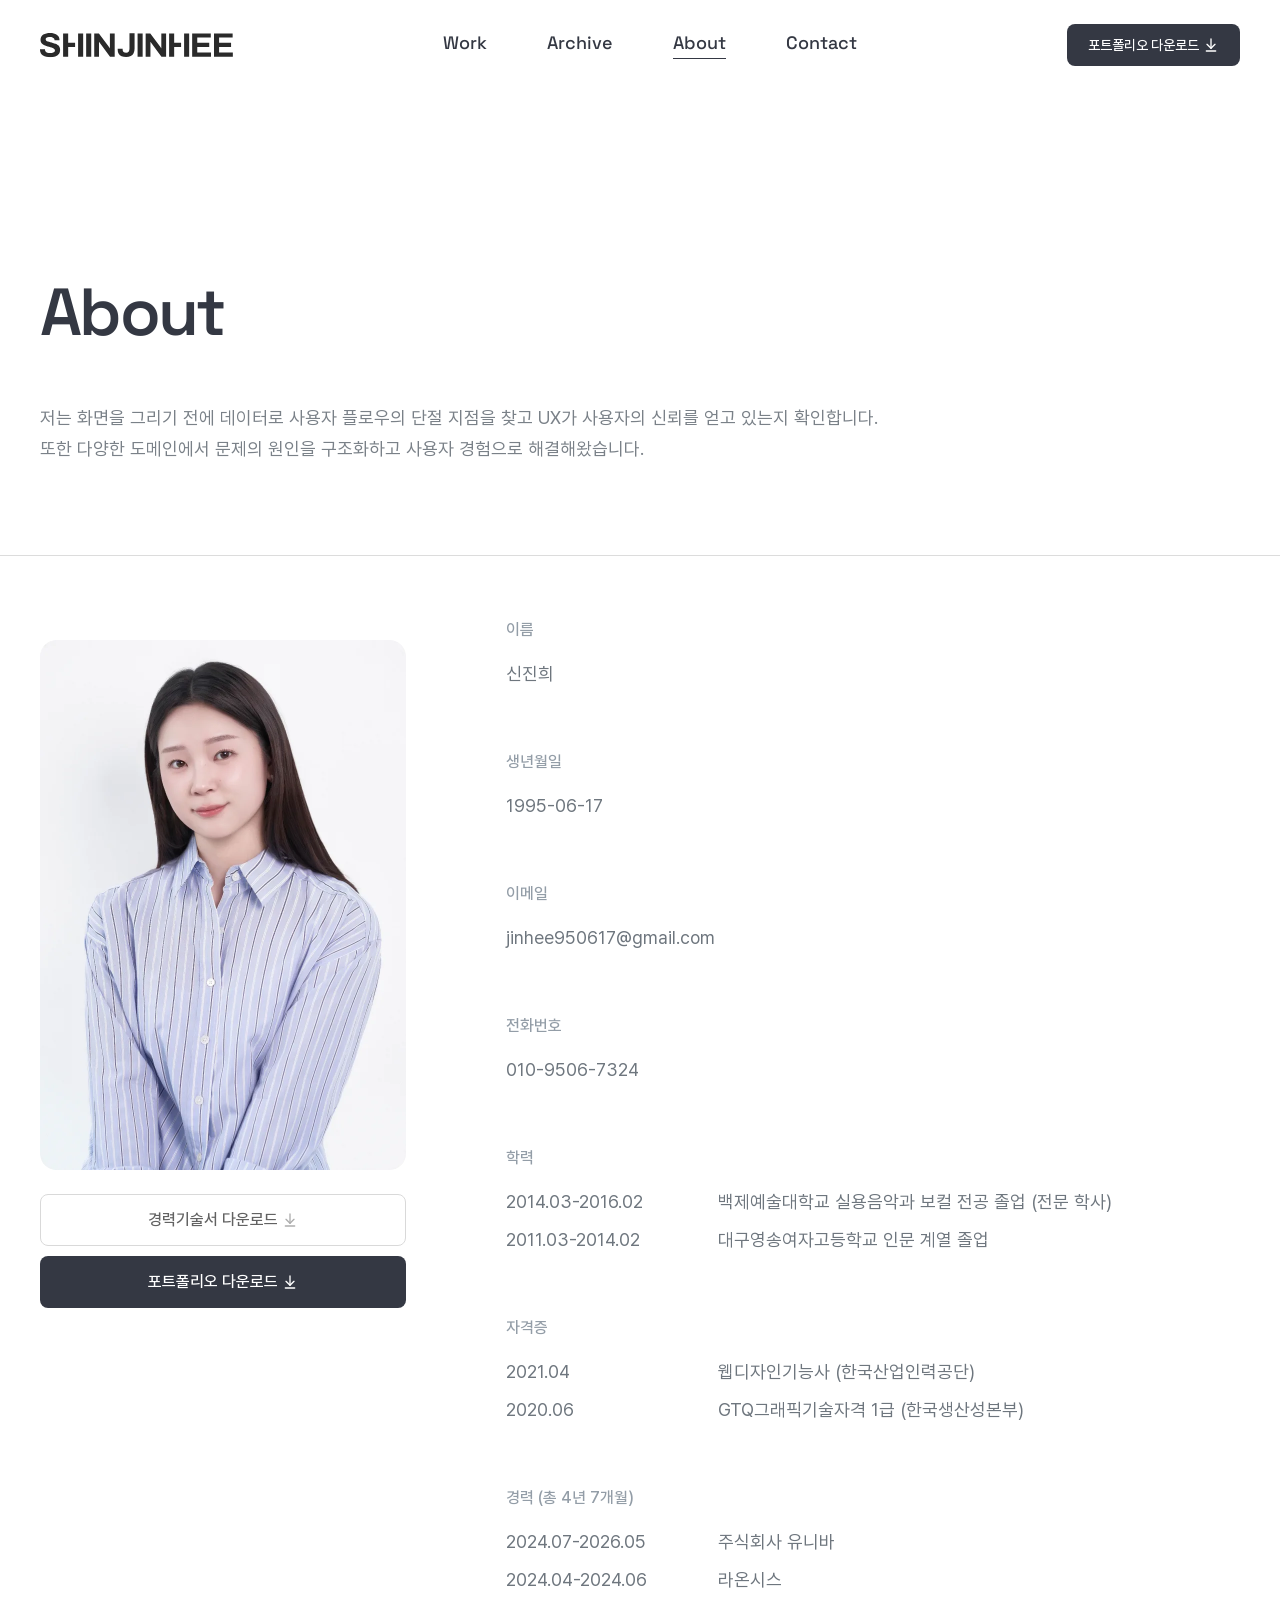
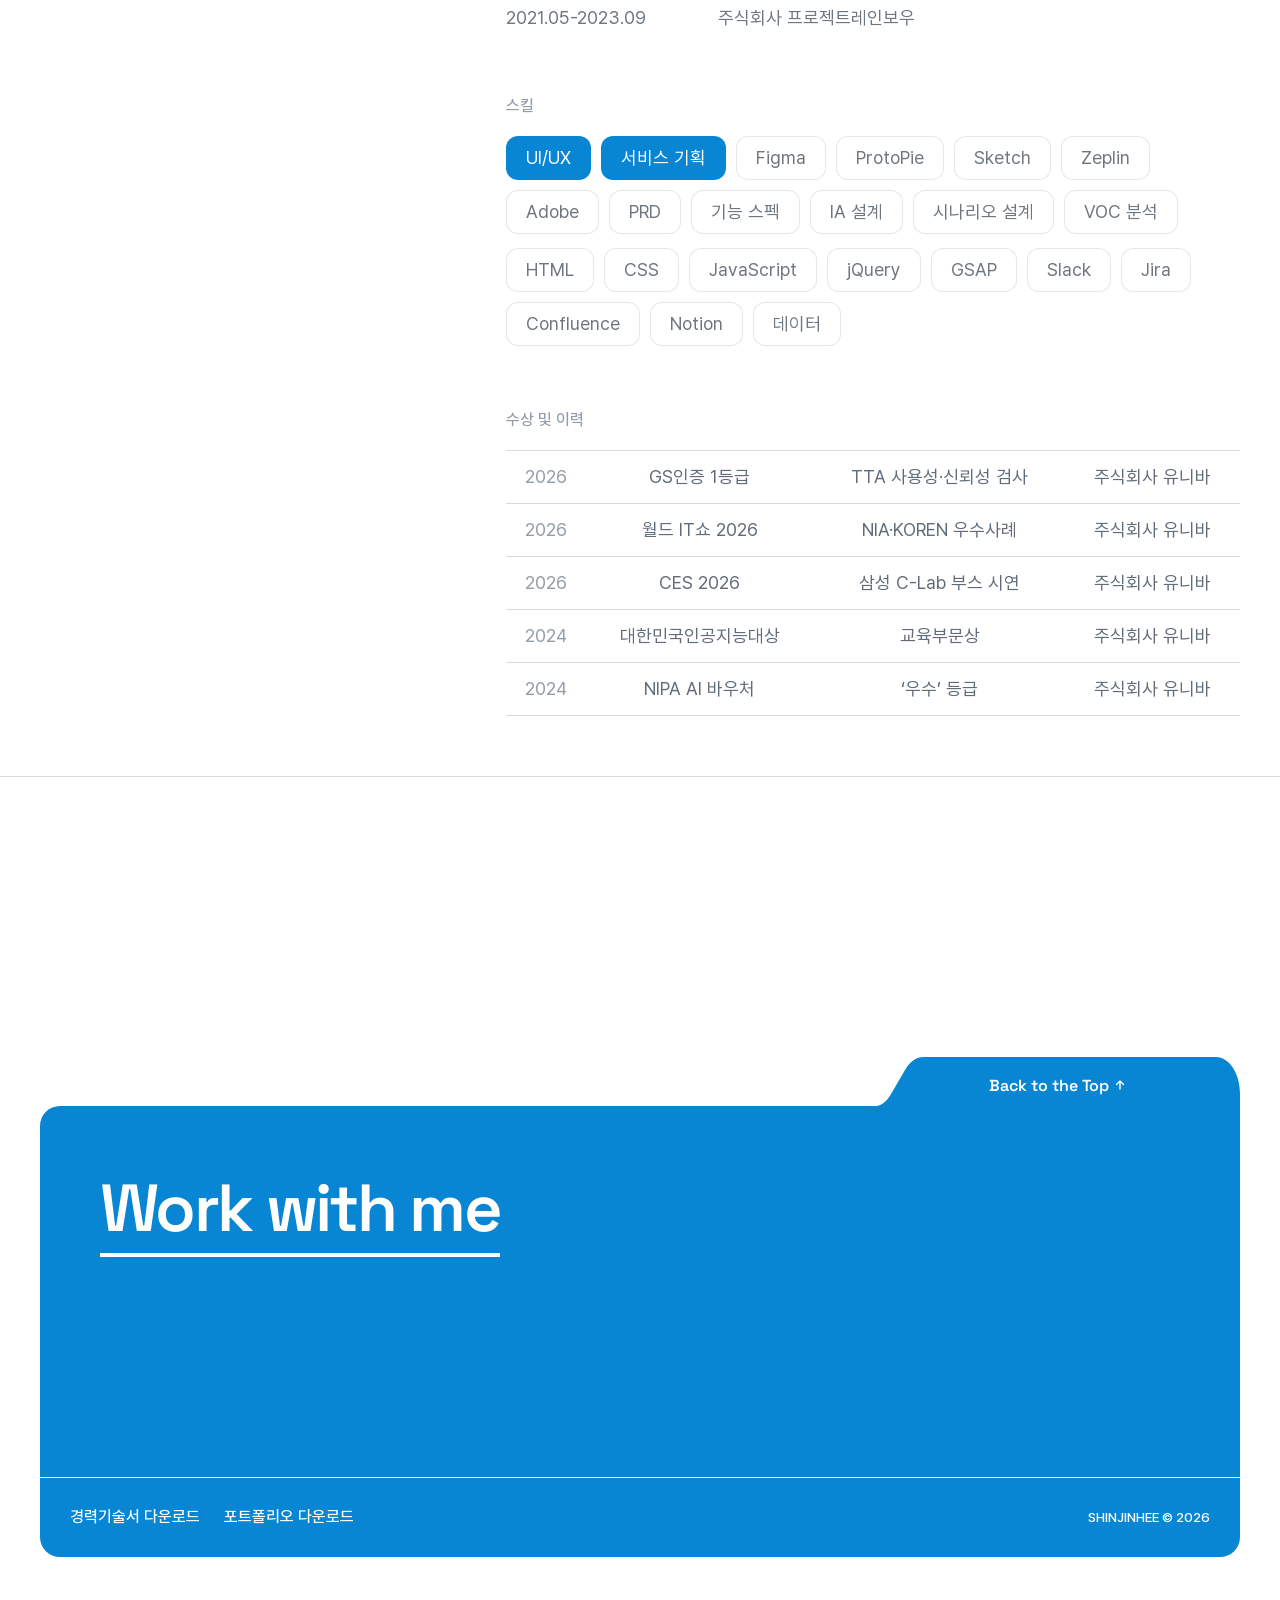
==== commit eca84725: "Revert "반응형을 걷어내고 1920 고정 폭으로 간다" This reverts commit 361d0c173271644ef406c3135f09d953dd53705f." ====
--- a/about.html
+++ b/about.html
@@ -3,7 +3,7 @@
 
 <head>
   <meta charset="utf-8">
-  <meta name="viewport" content="width=1920">
+  <meta name="viewport" content="width=device-width, initial-scale=1">
   <title>About | 신진희 포트폴리오</title>
   <meta name="description" content="신진희 · UI/UX 디자이너. 학력, 자격증, 경력, 스킬, 수상 및 이력.">
 
@@ -14,10 +14,10 @@
   <meta property="og:image" content="">
   <meta name="theme-color" content="#ffffff">
 
-  <link rel="stylesheet" href="./assets/css/reset.css?v=144">
-  <link rel="stylesheet" href="./assets/css/tokens.css?v=144">
-  <link rel="stylesheet" href="./assets/css/layout.css?v=144">
-  <link rel="stylesheet" href="./assets/css/components.css?v=144">
+  <link rel="stylesheet" href="./assets/css/reset.css?v=142">
+  <link rel="stylesheet" href="./assets/css/tokens.css?v=142">
+  <link rel="stylesheet" href="./assets/css/layout.css?v=142">
+  <link rel="stylesheet" href="./assets/css/components.css?v=142">
 </head>
 
 <body>
@@ -76,7 +76,7 @@
 
         <!-- 좌측 — 프로필 (스크롤 시 따라옴) -->
         <aside class="profile">
-          <picture><source srcset="./assets/img/about/profile@2x.webp?v=144" type="image/webp"><img class="profile__photo" src="./assets/img/about/profile@2x.png?v=144"
+          <picture><source srcset="./assets/img/about/profile@2x.webp?v=142" type="image/webp"><img class="profile__photo" src="./assets/img/about/profile@2x.png?v=142"
             alt="신진희 프로필 사진" width="366" height="530"></picture>
           <div class="profile__actions">
             <a href="./docs/resume.pdf" class="btn btn--ghost btn--block" download>
@@ -296,7 +296,7 @@
   </footer>
 
   <script src="./assets/js/gsap.min.js"></script>
-  <script src="./assets/js/main.js?v=144"></script>
+  <script src="./assets/js/main.js?v=142"></script>
 </body>
 
 </html>
--- a/assets/css/tokens.css
+++ b/assets/css/tokens.css
@@ -80,13 +80,13 @@
   --font-kr: "Pretendard", -apple-system, BlinkMacSystemFont, sans-serif;
   --font-en: "Space Grotesk", var(--font-kr);
 
-  /* ---------- 타이포 스케일 — 1920 고정 폭에서 계산한 값 ----------
+  /* ---------- 타이포 스케일 ----------
      1920px 기준 실측값 → 하한은 1024px 기준 축소값 */
-  --fs-display: 99.84px;  /* Selected Work / Archive / Work with me */
-  --fs-h1:      48px;   /* Detail 등 중형 영문 헤딩 */
-  --fs-h2:      40px;
-  --fs-h3:      30px;   /* 프로젝트 제목 */
-  --fs-lead:    24px;
+  --fs-display: clamp(48px, 5.2vw, 100px);  /* Selected Work / Archive / Work with me */
+  --fs-h1:      clamp(32px, 2.5vw, 48px);   /* Detail 등 중형 영문 헤딩 */
+  --fs-h2:      clamp(24px, 2.1vw, 40px);
+  --fs-h3:      clamp(22px, 1.6vw, 30px);   /* 프로젝트 제목 */
+  --fs-lead:    clamp(18px, 1.25vw, 24px);
   --fs-body:    18px;
   --fs-meta:    16px;                        /* 회사명 · 연도 */
   --fs-caption: 15px;
@@ -130,4 +130,29 @@
   --dur-base:  220ms;
 }
 
-
+@media (max-width: 1439px) {
+  :root {
+    --pad-x: 40px;
+    --space-section: 140px;
+    --space-first: 180px;
+    --space-6: 100px;
+  }
+}
+@media (max-width: 1023px) {
+  :root {
+    --space-section: 100px;
+    --space-first: 120px;
+    --space-6: 72px;
+    --space-5: 40px;
+  }
+}
+@media (max-width: 767px) {
+  :root {
+    --pad-x: 20px;
+    --space-section: 72px;
+    --space-first: 88px;
+    --space-6: 48px;
+    --space-5: 24px;
+    --fs-body: 16px;
+  }
+}
--- a/assets/css/layout.css
+++ b/assets/css/layout.css
@@ -275,5 +275,65 @@
 /* ===========================================================
    반응형 — docs/01 §10
    =========================================================== */
-
-
+@media (max-width: 1439px) {
+  .gnb { gap: var(--space-5); }
+  .site-footer__title { margin-bottom: 220px; }
+}
+
+@media (max-width: 1023px) {
+  /* 로고 193 + GNB + 버튼 173 이 한 줄에 안 들어간다.
+     1024 미만은 햄버거로 전환한다. */
+  .nav-toggle { display: flex; }
+  .gnb {
+    position: absolute;
+    top: 100%;
+    left: 0;
+    width: 100%;
+    flex-direction: column;
+    gap: 0;
+    background: var(--white);
+    border-top: 1px solid var(--line);
+    box-shadow: 0 12px 24px rgb(0 0 0 / 6%);
+    display: none;
+  }
+  .gnb.is-open { display: flex; }
+  .gnb a {
+    padding: 16px var(--pad-x);
+    border-bottom: 1px solid var(--line);
+  }
+  .gnb a:hover,
+  .gnb a[aria-current] { border-bottom-color: var(--line); }
+  .site-header .btn { display: none; }
+
+  .section-head { gap: var(--space-3); }
+  .site-footer__box { padding-top: 40px; }
+  .site-footer__title { padding-inline: 40px; margin-bottom: 140px; }
+  .site-footer__bottom { padding-inline: 24px; }
+  /* 겹침은 탭 높이의 13.49% (필렛 비율) 로 유지 */
+  .site-footer { --to-top-h: 44px; --to-top-overlap: 6px; }
+  .to-top { width: 260px; }
+}
+
+@media (max-width: 767px) {
+  .site-header__inner { height: 64px; }
+  .site-header__logo svg,
+  .site-header__logo img { width: 140px; }
+
+  .section-head__row {
+    flex-direction: column;
+    align-items: flex-start;
+    gap: var(--space-2);
+  }
+
+  .site-footer__box { padding-top: 28px; border-radius: 16px 0 16px 16px; }
+  .site-footer__title { padding-inline: 20px; margin-bottom: 80px; }
+  .site-footer__bottom {
+    padding-inline: 20px;
+    flex-direction: column;
+    align-items: flex-start;
+    gap: var(--space-2);
+  }
+  .site-footer { --to-top-h: 36px; --to-top-overlap: 5px; }
+  .to-top { width: 200px; }
+  .to-top__label { font-size: 13px; }
+}
--- a/assets/css/components.css
+++ b/assets/css/components.css
@@ -668,6 +668,19 @@
 
 body.is-modal-open { overflow: hidden; }
 
+@media (max-width: 1023px) {
+  .modal__dialog {
+    grid-template-columns: 1fr;
+    grid-template-rows: auto 1fr;
+    width: min(641px, 100%);
+  }
+  .modal__visual { aspect-ratio: 641 / 580; }
+}
+@media (max-width: 767px) {
+  .modal { padding: var(--space-2); }
+  .modal__panel { padding: var(--space-3); }
+  .modal__close { top: 14px; right: 14px; }
+}
 
 /* ===========================================================
    케이스 페이지용 — 설계서 §4-2 / §4-4 / §4-5
@@ -731,7 +744,72 @@
 /* ===========================================================
    반응형
    =========================================================== */
-
+@media (max-width: 1439px) {
+  .work-item { grid-template-columns: 40% 1fr; }
+  .statement { gap: 64px; }
+  .marquee__card { width: 520px; height: 296px; }
+}
+
+@media (max-width: 1279px) {
+  .about-grid { gap: var(--space-5); }
+  .card-grid { grid-template-columns: repeat(3, 1fr); gap: var(--space-4); }
+}
+
+@media (max-width: 1023px) {
+  .work-item {
+    grid-template-columns: 1fr;
+    gap: var(--space-3);
+    /* 썸네일이 테두리 있는 카드라 화면 끝에 붙으면 어색하다 —
+       구분선은 컨테이너 밖(.work-list)이 그리므로 좌우 여백은 유지한다 */
+  }
+  .work-item__body { padding-block: 0; gap: var(--space-4); }
+  .count-badge { font-size: 40px; padding: 12px calc(32px + 0.02em); }
+  .statement { max-width: none; gap: var(--space-5); }
+  .marquee__card { width: 420px; height: 239px; }
+  .metabar { grid-template-columns: repeat(2, 1fr); }
+  .compare { grid-template-columns: 1fr; }
+
+  /* 좌우 2단 → 1단, sticky 해제 */
+  .about-grid {
+    grid-template-columns: 1fr;
+    gap: var(--space-5);
+    padding-bottom: var(--space-5);
+  }
+  .profile {
+    position: static;
+    padding-block: var(--space-5) 0;
+    max-width: 366px;
+  }
+  .info-list { padding-top: 0; gap: var(--space-5); }
+
+  /* 표는 가로 스크롤로 흘린다 */
+  .record-scroll { overflow-x: auto; }
+  .record-table { min-width: 720px; }
+
+  .card-grid { grid-template-columns: repeat(2, 1fr); gap: var(--space-4); }
+}
+
+@media (max-width: 767px) {
+  .link-display { border-bottom-width: 3px; }
+  .work-item__title { font-size: 20px; }
+  .marquee__card { width: 280px; height: 160px; }
+  .metabar { grid-template-columns: 1fr; }
+  .metric__value { font-size: 44px; }
+
+  .year-tabs { top: 64px; }
+  .year-group { scroll-margin-top: 144px; }   /* 헤더 64 + 탭 81 − 1 (겹침) */
+  .card-grid { grid-template-columns: 1fr; gap: var(--space-5); }
+  .year-group__label { margin-bottom: var(--space-4); }
+
+  .about-grid { padding-inline: var(--pad-x); }
+  .def-row { flex-direction: column; gap: 2px; }
+  .def-row__term { width: auto; }
+  .chip { font-size: 16px; padding: 8px 16px; }
+  .chip--tag { height: 40px; }
+  /* 배지가 48px 제목 옆에서 138×111 이면 좁은 화면을 넘친다 */
+  .count-badge { font-size: 28px; padding: 8px calc(20px + 0.02em); }
+  .work-item__tags { gap: 8px; }
+}
 
 /* 상세 페이지가 있는 항목만 제목이 링크가 된다 */
 .work-item__title a { border-bottom: 1px solid transparent; transition: border-color var(--dur-fast) var(--ease); }
